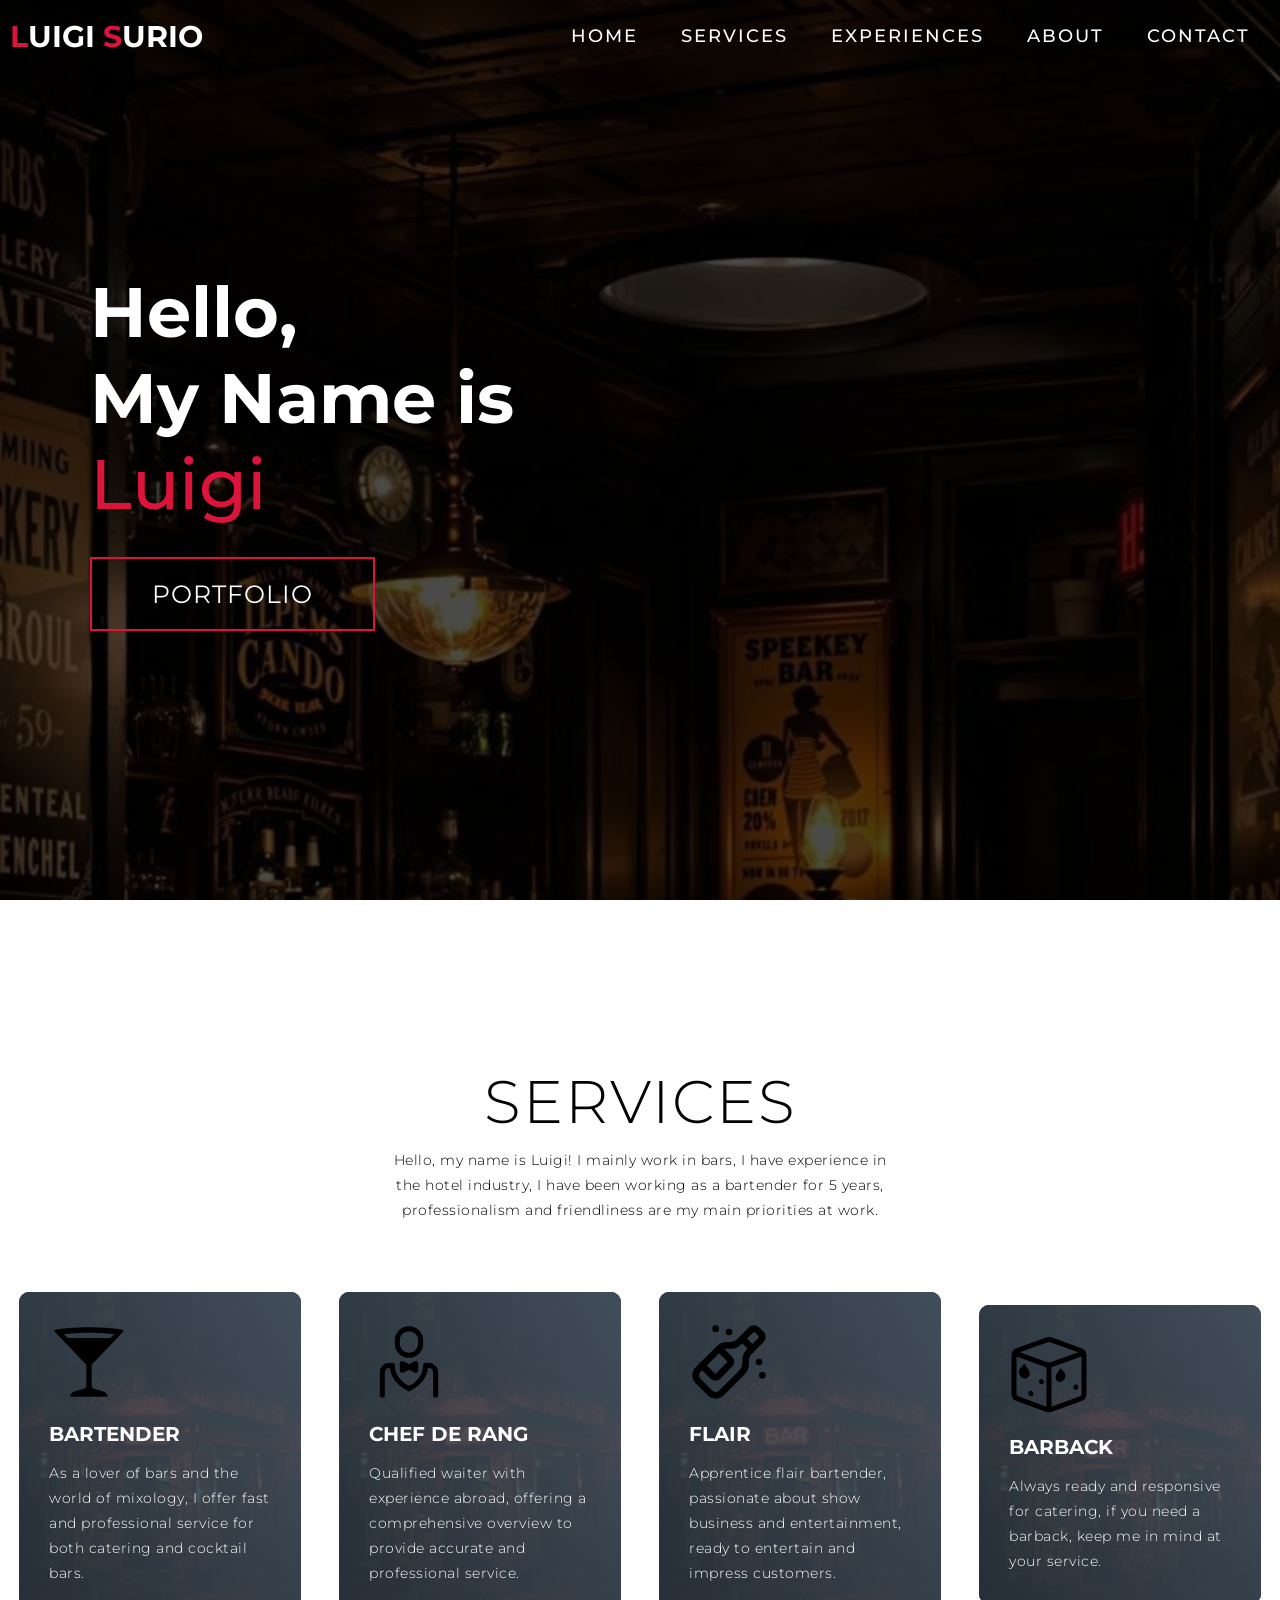
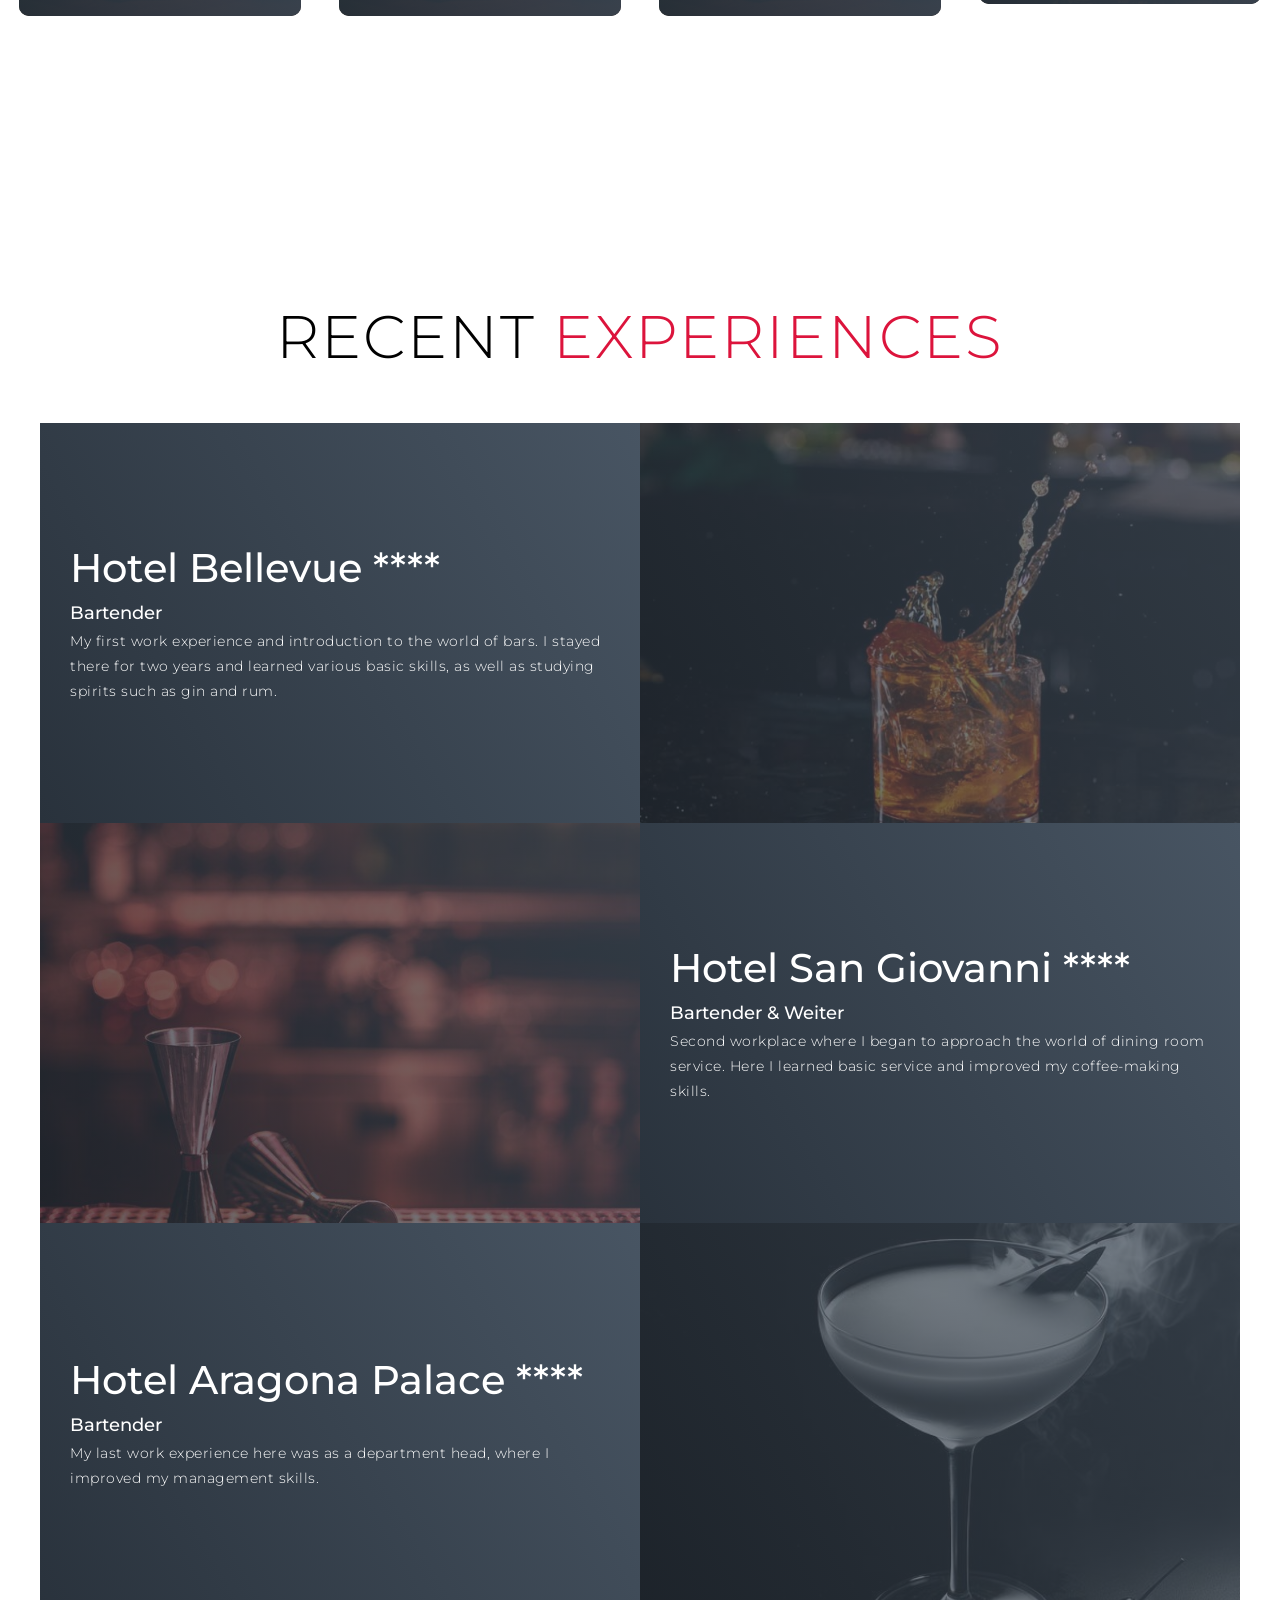
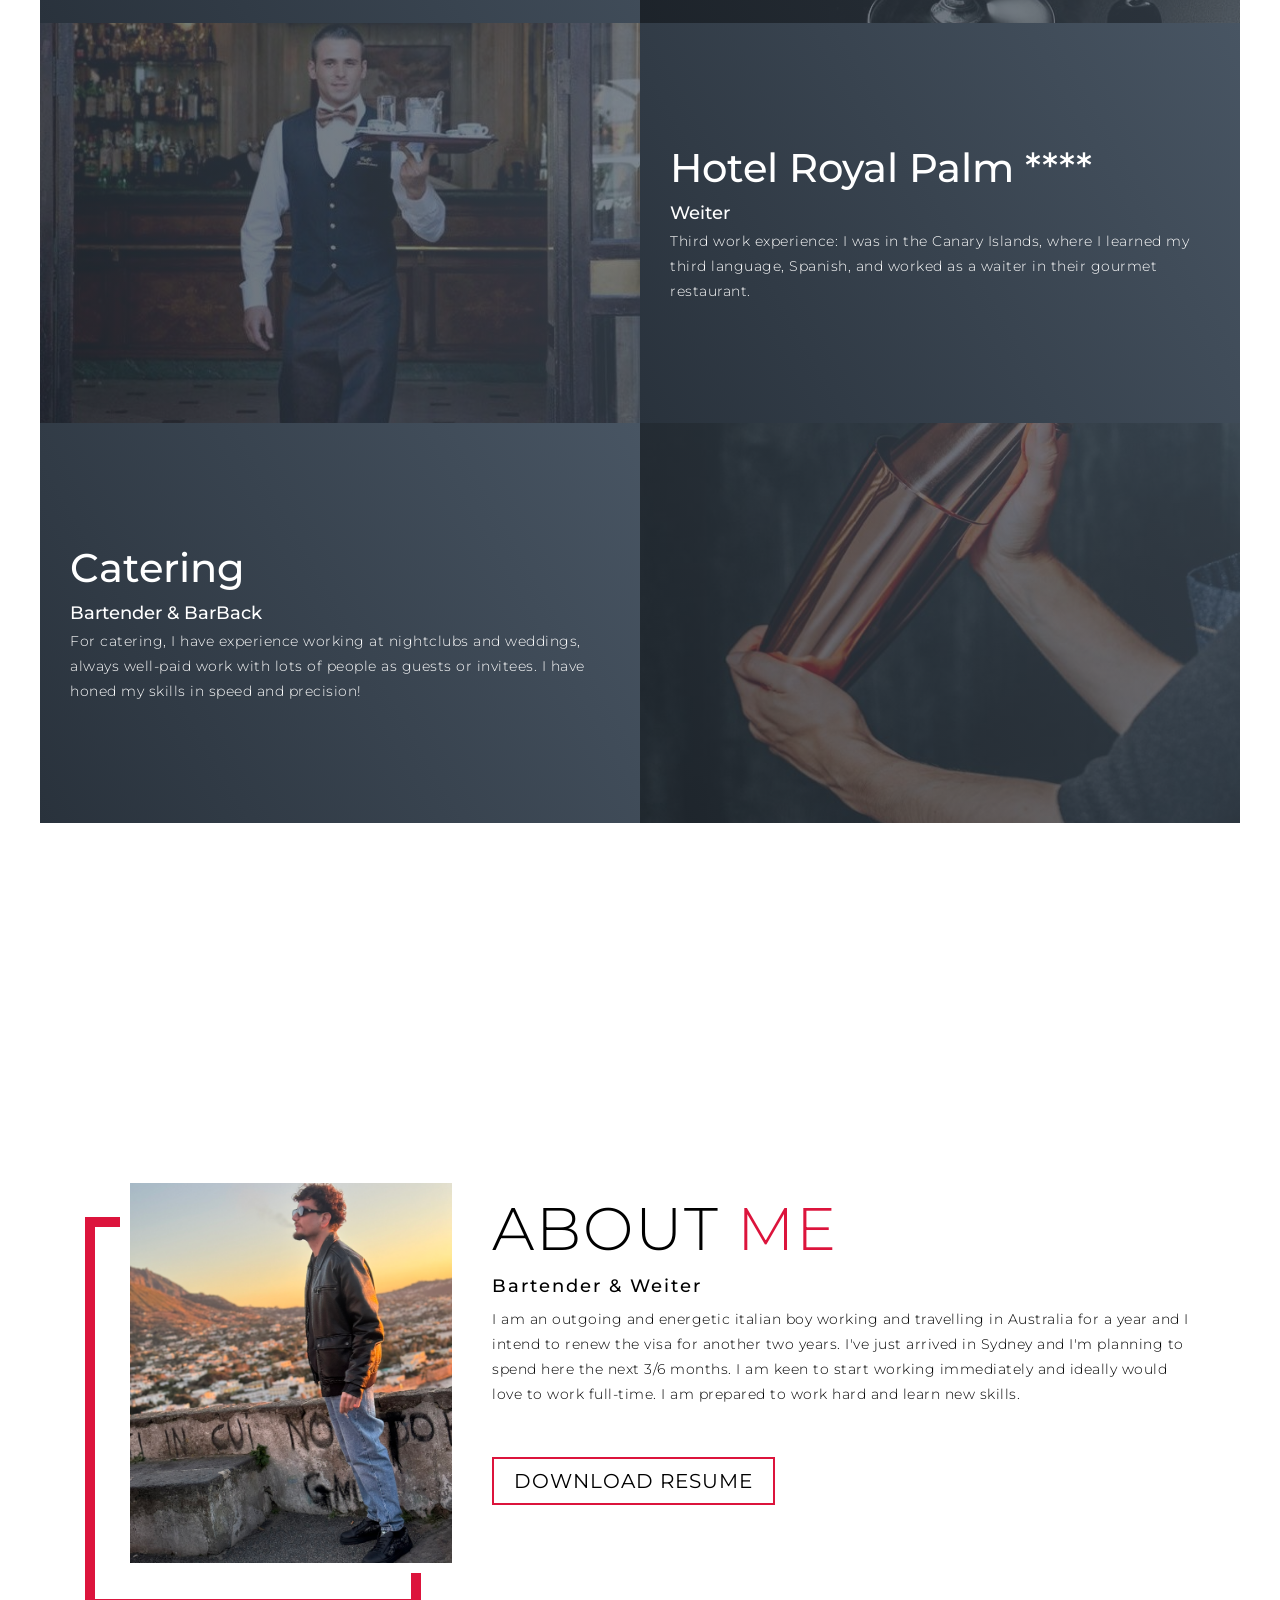
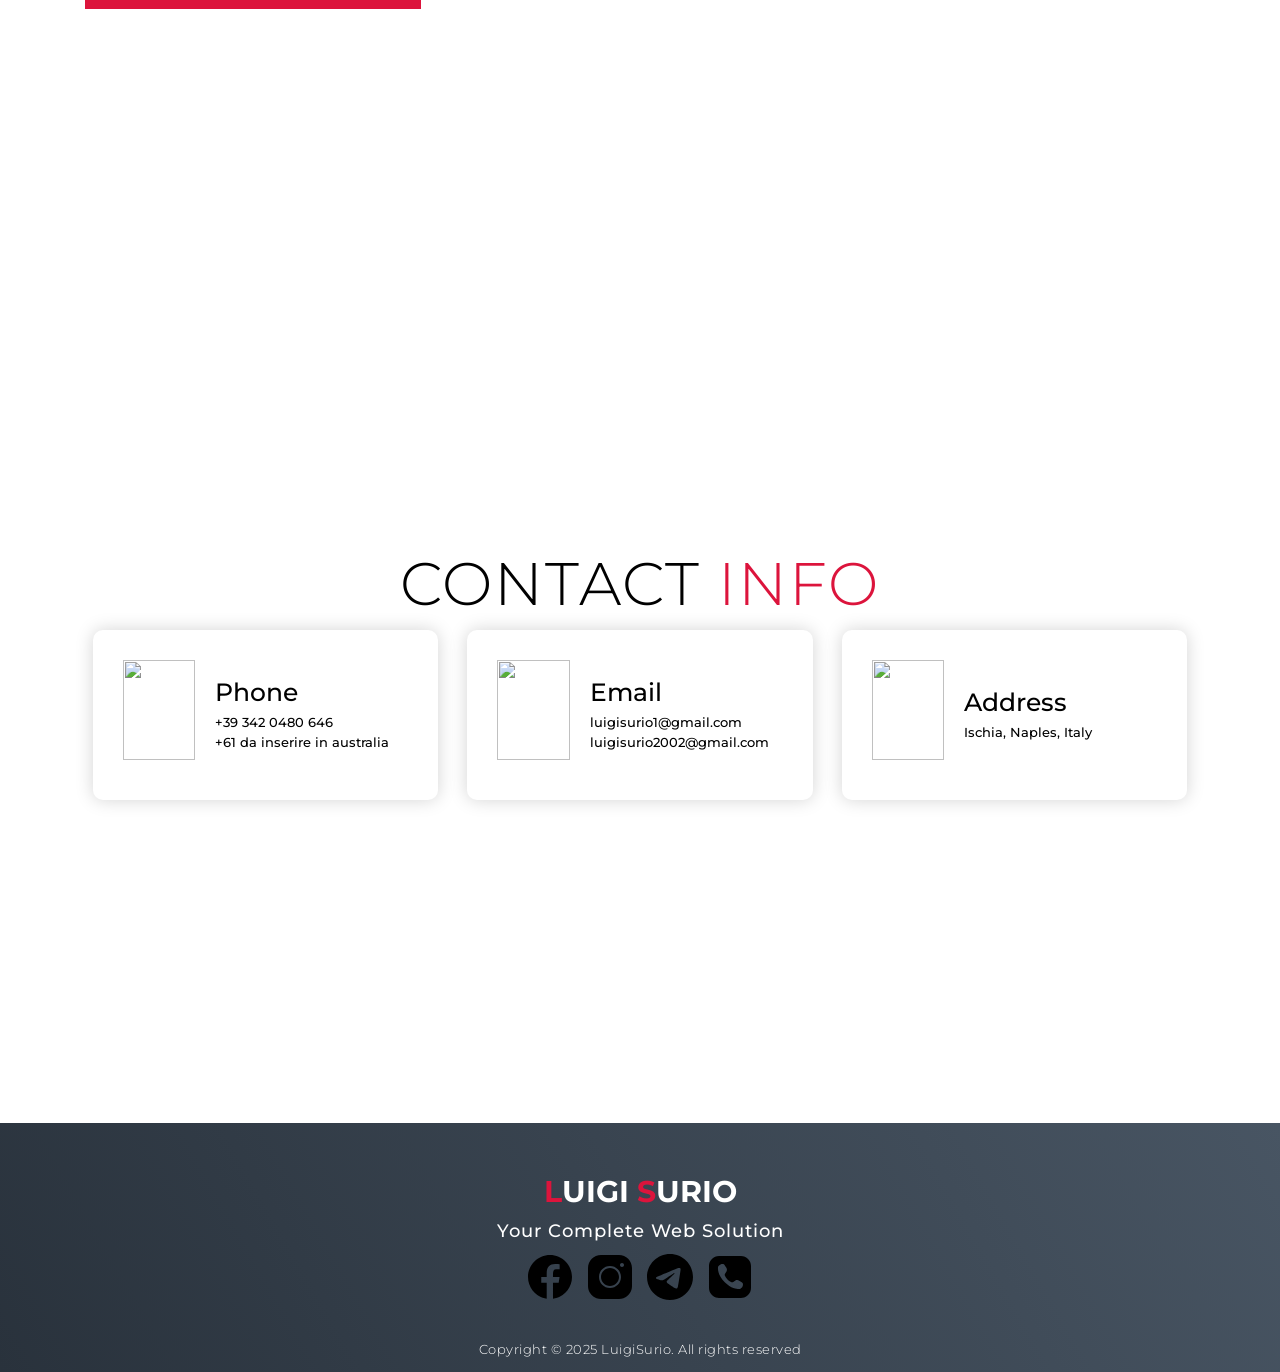
==== portfolio/index.html @ d0ce05cf "Add files via upload" ====
<!DOCTYPE html>
<html lang="en">

<head>
  <meta charset="UTF-8">
  <meta name="viewport" content="width=device-width, initial-scale=1.0">
  <link rel="stylesheet" href="style.css">
  <title>My Website</title>
</head>

<body>
  <!-- Header -->
  <section id="header">
    <div class="header container">
      <div class="nav-bar">
        <div class="brand">
          <a href="#hero">
            <h1><span>L</span>uigi <span>S</span>urio</h1>
          </a>
        </div>
        <div class="nav-list">
          <div class="hamburger">
            <div class="bar"></div>
          </div>
          <ul>
            <li><a href="#hero" data-after="Home">Home</a></li>
            <li><a href="#services" data-after="Service">Services</a></li>
            <li><a href="#projects" data-after="Experiences">Experiences</a></li>
            <li><a href="#about" data-after="About">About</a></li>
            <li><a href="#contact" data-after="Contact">Contact</a></li>
          </ul>
        </div>
      </div>
    </div>
  </section>
  <!-- End Header -->


  <!-- Hero Section  -->
  <section id="hero">
    <div class="hero container">
      <div>
        <h1>Hello, <span></span></h1>
        <h1>My Name is <span></span></h1>
        <h1>Luigi <span></span></h1>
        <a href="#projects" type="button" class="cta">Portfolio</a>
      </div>
    </div>
  </section>
  <!-- End Hero Section  -->

  <!-- Service Section -->
  <section id="services">
    <div class="services container">
      <div class="service-top">
        <h1 class="section-title">Services</h1>
        <p>Hello, my name is Luigi! I mainly work in bars, I have experience in the hotel industry, I have been working as a bartender for 5 years, professionalism and friendliness are my main priorities at work.
      </div>
      <div class="service-bottom">
        <div class="service-item">
          <div class="icon"><img src="./img/bar.svg" /></div>
          <h2>Bartender</h2>
          <p>As a lover of bars and the world of mixology, I offer fast and professional service for both catering and cocktail bars.</p>
        </div>
        <div class="service-item">
          <div class="icon"><img src="./img/waiter.svg" /></div>
          <h2>Chef De Rang</h2>
          <p>Qualified waiter with experience abroad, offering a comprehensive overview to provide accurate and professional service.</p>
        </div>
        <div class="service-item">
          <div class="icon"><img src="./img/bottle-champagne.svg" /></div>
          <h2>Flair</h2>
          <p>Apprentice flair bartender, passionate about show business and entertainment, ready to entertain and impress customers.</p>
        </div>
        <div class="service-item">
          <div class="icon"><img src="./img/ice.svg" /></div>
          <h2>BarBack</h2>
          <p>Always ready and responsive for catering, if you need a barback, keep me in mind at your service.</p>
        </div>
      </div>
    </div>
  </section>
  <!-- End Service Section -->

  <!-- Projects Section -->
  <section id="projects">
    <div class="projects container">
      <div class="projects-header">
        <h1 class="section-title">Recent <span>Experiences</span></h1>
      </div>
      <div class="all-projects">
        <div class="project-item">
          <div class="project-info">
            <h1>Hotel Bellevue ****</h1>
            <h2>Bartender</h2>
            <p>My first work experience and introduction to the world of bars. I stayed there for two years and learned various basic skills, as well as studying spirits such as gin and rum.</p>
          </div>
          <div class="project-img">
            <img src="./img/bar.jpg" alt="img">
          </div>
        </div>
        <div class="project-item">
          <div class="project-info">
            <h1>Hotel San Giovanni ****</h1>
            <h2>Bartender & Weiter</h2>
            <p>Second workplace where I began to approach the world of dining room service. Here I learned basic service and improved my coffee-making skills.</p>
          </div>
          <div class="project-img">
            <img src="./img/jigger.jpg" alt="img">
          </div>
        </div>
        <div class="project-item">
          <div class="project-info">
            <h1>Hotel Aragona Palace ****</h1>
            <h2>Bartender</h2>
            <p>My last work experience here was as a department head, where I improved my management skills.</p>
          </div>
          <div class="project-img">
            <img src="./img/barback.jpg" alt="img">
          </div>
        </div>
        <div class="project-item">
          <div class="project-info">
            <h1>Hotel Royal Palm ****</h1>
            <h2>Weiter</h2>
            <p>Third work experience: I was in the Canary Islands, where I learned my third language, Spanish, and worked as a waiter in their gourmet restaurant.</p>
          </div>
          <div class="project-img">
            <img src="./img/cameriere.jpg" alt="img">
          </div>
        </div>
        <div class="project-item">
          <div class="project-info">
            <h1>Catering</h1>
            <h2>Bartender & BarBack</h2>
            <p>For catering, I have experience working at nightclubs and weddings, always well-paid work with lots of people as guests or invitees. I have honed my skills in speed and precision!</p>
          </div>
          <div class="project-img">
            <img src="./img/flair.jpg" alt="img">
          </div>
        </div>
      </div>
    </div>
  </section>
  <!-- End Projects Section -->

  <!-- About Section -->
  <section id="about">
    <div class="about container">
      <div class="col-left">
        <div class="about-img">
          <img src="./img/io.jpeg" alt="img">
        </div>
      </div>
      <div class="col-right">
        <h1 class="section-title">About <span>me</span></h1>
        <h2>Bartender & Weiter</h2>
        <p>I am an outgoing and energetic italian boy working and travelling in Australia for a year and I intend to renew the visa for another two years. 
          I've just arrived in Sydney and I'm planning to spend here the next 3/6 months. I am keen to start working immediately and ideally would love to work full-time.
           I am prepared to work hard and learn new skills. </p>
        <a href="./img/Resume Australiano.docx" class="cta">Download Resume</a>
      </div>
    </div>
  </section>
  <!-- End About Section -->

  <!-- Contact Section -->
  <section id="contact">
    <div class="contact container">
      <div>
        <h1 class="section-title">Contact <span>info</span></h1>
      </div>
      <div class="contact-items">
        <div class="contact-item">
          <div class="icon"><img src="https://img.icons8.com/bubbles/100/000000/phone.png" /></div>
          <div class="contact-info">
            <h1>Phone</h1>
            <h2>+39 342 0480 646</h2>
            <h2>+61 da inserire in australia</h2>
          </div>
        </div>
        <div class="contact-item">
          <div class="icon"><img src="https://img.icons8.com/bubbles/100/000000/new-post.png" /></div>
          <div class="contact-info">
            <h1>Email</h1>
            <h2>luigisurio1@gmail.com</h2>
            <h2>luigisurio2002@gmail.com</h2>
          </div>
        </div>
        <div class="contact-item">
          <div class="icon"><img src="https://img.icons8.com/bubbles/100/000000/map-marker.png" /></div>
          <div class="contact-info">
            <h1>Address</h1>
            <h2>Ischia, Naples, Italy</h2>
          </div>
        </div>
      </div>
    </div>
  </section>
  <!-- End Contact Section -->

  <!-- Footer -->
  <section id="footer">
    <div class="footer container">
      <div class="brand">
        <h1><span>L</span>uigi <span>S</span>urio</h1>
      </div>
      <h2>Your Complete Web Solution</h2>
      <div class="social-icon">
        <div class="social-item">
          <a href="https://www.facebook.com/profile.php?id=100068721854082"><img src="./img/icons8-facebook.svg" /></a>
        </div>
        <div class="social-item">
          <a href="https://www.instagram.com/luigisurio_/"><img src="./img/icons8-instagram.svg" /></a>
        </div>
        <div class="social-item">
          <a href="https://t.me/+Lm1MUjapHvdmYWE0"><img src="./img/icons8-telegram.svg" /></a>
        </div>
        <div class="social-item">
          <a href="#contact"><img src="./img/icons8-phone.svg" /></a>
        </div>
      </div>
      <p>Copyright © 2025 LuigiSurio. All rights reserved</p>
    </div>
  </section>
  <!-- End Footer -->
  <script src="./app.js"></script>
</body>

</html>
---- portfolio/style.css ----
@import 'https://fonts.googleapis.com/css?family=Montserrat:300, 400, 700&display=swap';
* {
	padding: 0;
	margin: 0;
	box-sizing: border-box;
}
html {
	font-size: 10px;
	font-family: 'Montserrat', sans-serif;
	scroll-behavior: smooth;
}
a {
	text-decoration: none;
}
.container {
	min-height: 100vh;
	width: 100%;
	display: flex;
	align-items: center;
	justify-content: center;
}
img {
	height: 100%;
	width: 100%;
	object-fit: cover;
}
p {
	color: black;
	font-size: 1.4rem;
	margin-top: 5px;
	line-height: 2.5rem;
	font-weight: 300;
	letter-spacing: 0.05rem;
}
.section-title {
	font-size: 4rem;
	font-weight: 300;
	color: black;
	margin-bottom: 10px;
	text-transform: uppercase;
	letter-spacing: 0.2rem;
	text-align: center;
}
.section-title span {
	color: crimson;
}

.cta {
	display: inline-block;
	padding: 10px 30px;
	color: white;
	background-color: transparent;
	border: 2px solid crimson;
	font-size: 2rem;
	text-transform: uppercase;
	letter-spacing: 0.1rem;
	margin-top: 30px;
	transition: 0.3s ease;
	transition-property: background-color, color;
}
.cta:hover {
	color: white;
	background-color: crimson;
}
.brand h1 {
	font-size: 3rem;
	text-transform: uppercase;
	color: white;
}
.brand h1 span {
	color: crimson;
}

/* Header section */
#header {
	position: fixed;
	z-index: 1000;
	left: 0;
	top: 0;
	width: 100vw;
	height: auto;
}
#header .header {
	min-height: 8vh;
	background-color: rgba(31, 30, 30, 0.24);
	transition: 0.3s ease background-color;
}
#header .nav-bar {
	display: flex;
	align-items: center;
	justify-content: space-between;
	width: 100%;
	height: 100%;
	max-width: 1300px;
	padding: 0 10px;
}
#header .nav-list ul {
	list-style: none;
	position: absolute;
	background-color: rgb(31, 30, 30);
	width: 100vw;
	height: 100vh;
	left: 100%;
	top: 0;
	display: flex;
	flex-direction: column;
	justify-content: center;
	align-items: center;
	z-index: 1;
	overflow-x: hidden;
	transition: 0.5s ease left;
}
#header .nav-list ul.active {
	left: 0%;
}
#header .nav-list ul a {
	font-size: 2.5rem;
	font-weight: 500;
	letter-spacing: 0.2rem;
	text-decoration: none;
	color: white;
	text-transform: uppercase;
	padding: 20px;
	display: block;
}
#header .nav-list ul a::after {
	content: attr(data-after);
	position: absolute;
	top: 50%;
	left: 50%;
	transform: translate(-50%, -50%) scale(0);
	color: rgba(240, 248, 255, 0.021);
	font-size: 13rem;
	letter-spacing: 50px;
	z-index: -1;
	transition: 0.3s ease letter-spacing;
}
#header .nav-list ul li:hover a::after {
	transform: translate(-50%, -50%) scale(1);
	letter-spacing: initial;
}
#header .nav-list ul li:hover a {
	color: crimson;
}
#header .hamburger {
	height: 60px;
	width: 60px;
	display: inline-block;
	border: 3px solid white;
	border-radius: 50%;
	position: relative;
	display: flex;
	align-items: center;
	justify-content: center;
	z-index: 100;
	cursor: pointer;
	transform: scale(0.8);
	margin-right: 20px;
}
#header .hamburger:after {
	position: absolute;
	content: '';
	height: 100%;
	width: 100%;
	border-radius: 50%;
	border: 3px solid white;
	animation: hamburger_puls 1s ease infinite;
}
#header .hamburger .bar {
	height: 2px;
	width: 30px;
	position: relative;
	background-color: white;
	z-index: -1;
}
#header .hamburger .bar::after,
#header .hamburger .bar::before {
	content: '';
	position: absolute;
	height: 100%;
	width: 100%;
	left: 0;
	background-color: white;
	transition: 0.3s ease;
	transition-property: top, bottom;
}
#header .hamburger .bar::after {
	top: 8px;
}
#header .hamburger .bar::before {
	bottom: 8px;
}
#header .hamburger.active .bar::before {
	bottom: 0;
}
#header .hamburger.active .bar::after {
	top: 0;
}
/* End Header section */

/* Hero Section */
#hero {
	background-image: url(./img/bar1.jpg);
	background-size: cover;
	background-position: top center;
	position: relative;
	z-index: 1;
}
#hero::after {
	content: '';
	position: absolute;
	left: 0;
	top: 0;
	height: 100%;
	width: 100%;
	background-color: black;
	opacity: 0.7;
	z-index: -1;
}
#hero .hero {
	max-width: 1200px;
	margin: 0 auto;
	padding: 0 50px;
	justify-content: flex-start;
}
#hero h1 {
	display: block;
	width: fit-content;
	font-size: 4rem;
	position: relative;
	color: transparent;
	animation: text_reveal 0.5s ease forwards;
	animation-delay: 1s;
}
#hero h1:nth-child(1) {
	animation-delay: 1s;
}
#hero h1:nth-child(2) {
	animation-delay: 2s;
}
#hero h1:nth-child(3) {
	animation: text_reveal_name 0.5s ease forwards;
	animation-delay: 3s;
}
#hero h1 span {
	position: absolute;
	top: 0;
	left: 0;
	height: 100%;
	width: 0;
	background-color: crimson;
	animation: text_reveal_box 1s ease;
	animation-delay: 0.5s;
}
#hero h1:nth-child(1) span {
	animation-delay: 0.5s;
}
#hero h1:nth-child(2) span {
	animation-delay: 1.5s;
}
#hero h1:nth-child(3) span {
	animation-delay: 2.5s;
}

/* End Hero Section */

/* Services Section */
#services .services {
	flex-direction: column;
	text-align: center;
	max-width: 1500px;
	margin: 0 auto;
	padding: 100px 0;
}
#services .service-top {
	max-width: 500px;
	margin: 0 auto;
}
#services .service-bottom {
	display: flex;
	align-items: center;
	justify-content: center;
	flex-wrap: wrap;
	margin-top: 50px;
}
#services .service-item {
	flex-basis: 80%;
	display: flex;
	align-items: flex-start;
	justify-content: center;
	flex-direction: column;
	padding: 30px;
	border-radius: 10px;
	background-image: url(./img/bar3.jpg);
	background-size: cover;
	margin: 10px 5%;
	position: relative;
	z-index: 1;
	overflow: hidden;
}
#services .service-item::after {
	content: '';
	position: absolute;
	left: 0;
	top: 0;
	height: 100%;
	width: 100%;
	background-image: linear-gradient(60deg, #29323c 0%, #485563 100%);
	opacity: 0.9;
	z-index: -1;
}
#services .service-bottom .icon {
	height: 80px;
	width: 80px;
	margin-bottom: 20px;
}
#services .service-item h2 {
	font-size: 2rem;
	color: white;
	margin-bottom: 10px;
	text-transform: uppercase;
}
#services .service-item p {
	color: white;
	text-align: left;
}
/* End Services Section */

/* Projects section */
#projects .projects {
	flex-direction: column;
	max-width: 1200px;
	margin: 0 auto;
	padding: 100px 0;
}
#projects .projects-header h1 {
	margin-bottom: 50px;
}
#projects .all-projects {
	display: flex;
	align-items: center;
	justify-content: center;
	flex-direction: column;
}
#projects .project-item {
	display: flex;
	align-items: center;
	justify-content: center;
	flex-direction: column;
	width: 80%;
	margin: 20px auto;
	overflow: hidden;
	border-radius: 10px;
}
#projects .project-info {
	padding: 30px;
	flex-basis: 50%;
	height: 100%;
	display: flex;
	align-items: flex-start;
	justify-content: center;
	flex-direction: column;
	background-image: linear-gradient(60deg, #29323c 0%, #485563 100%);
	color: white;
}
#projects .project-info h1 {
	font-size: 4rem;
	font-weight: 500;
}
#projects .project-info h2 {
	font-size: 1.8rem;
	font-weight: 500;
	margin-top: 10px;
}
#projects .project-info p {
	color: white;
}
#projects .project-img {
	flex-basis: 50%;
	height: 300px;
	overflow: hidden;
	position: relative;
}
#projects .project-img:after {
	content: '';
	position: absolute;
	left: 0;
	top: 0;
	height: 100%;
	width: 100%;
	background-image: linear-gradient(60deg, #29323c 0%, #485563 100%);
	opacity: 0.7;
}
#projects .project-img img {
	transition: 0.3s ease transform;
}
#projects .project-item:hover .project-img img {
	transform: scale(1.1);
}
/* End Projects section */

/* About Section */
#about .about {
	flex-direction: column-reverse;
	text-align: center;
	max-width: 1200px;
	margin: 0 auto;
	padding: 100px 20px;
}
#about .col-left {
	width: 250px;
	height: 360px;
}
#about .col-right {
	width: 100%;
}
#about .col-right h2 {
	font-size: 1.8rem;
	font-weight: 500;
	letter-spacing: 0.2rem;
	margin-bottom: 10px;
}
#about .col-right p {
	margin-bottom: 20px;
}
#about .col-right .cta {
	color: black;
	margin-bottom: 50px;
	padding: 10px 20px;
	font-size: 2rem;
}
#about .col-left .about-img {
	height: 100%;
	width: 100%;
	position: relative;
	border: 10px solid white;
}
#about .col-left .about-img::after {
	content: '';
	position: absolute;
	left: -33px;
	top: 19px;
	height: 98%;
	width: 98%;
	border: 7px solid crimson;
	z-index: -1;
}
/* End About Section */

/* contact Section */
#contact .contact {
	flex-direction: column;
	max-width: 1200px;
	margin: 0 auto;
	width: 90%;
}
#contact .contact-items {
	/* max-width: 400px; */
	width: 100%;
}
#contact .contact-item {
	width: 80%;
	padding: 20px;
	text-align: center;
	border-radius: 10px;
	padding: 30px;
	margin: 30px;
	display: flex;
	justify-content: center;
	align-items: center;
	flex-direction: column;
	box-shadow: 0px 0px 18px 0 #0000002c;
	transition: 0.3s ease box-shadow;
}
#contact .contact-item:hover {
	box-shadow: 0px 0px 5px 0 #0000002c;
}
#contact .icon {
	width: 70px;
	margin: 0 auto;
	margin-bottom: 10px;
}
#contact .contact-info h1 {
	font-size: 2.5rem;
	font-weight: 500;
	margin-bottom: 5px;
}
#contact .contact-info h2 {
	font-size: 1.3rem;
	line-height: 2rem;
	font-weight: 500;
}
/*End contact Section */

/* Footer */
#footer {
	background-image: linear-gradient(60deg, #29323c 0%, #485563 100%);
}
#footer .footer {
	min-height: 200px;
	flex-direction: column;
	padding-top: 50px;
	padding-bottom: 10px;
}
#footer h2 {
	color: white;
	font-weight: 500;
	font-size: 1.8rem;
	letter-spacing: 0.1rem;
	margin-top: 10px;
	margin-bottom: 10px;
}
#footer .social-icon {
	display: flex;
	margin-bottom: 30px;
}
#footer .social-item {
	height: 50px;
	width: 50px;
	margin: 0 5px;
}
#footer .social-item img {
	filter: grayscale(1);
	transition: 0.3s ease filter;
}
#footer .social-item:hover img {
	filter: grayscale(0);
}
#footer p {
	color: white;
	font-size: 1.3rem;
}
/* End Footer */

/* Keyframes */
@keyframes hamburger_puls {
	0% {
		opacity: 1;
		transform: scale(1);
	}
	100% {
		opacity: 0;
		transform: scale(1.4);
	}
}
@keyframes text_reveal_box {
	50% {
		width: 100%;
		left: 0;
	}
	100% {
		width: 0;
		left: 100%;
	}
}
@keyframes text_reveal {
	100% {
		color: white;
	}
}
@keyframes text_reveal_name {
	100% {
		color: crimson;
		font-weight: 500;
	}
}
/* End Keyframes */

/* Media Query For Tablet */
@media only screen and (min-width: 768px) {
	.cta {
		font-size: 2.5rem;
		padding: 20px 60px;
	}
	h1.section-title {
		font-size: 6rem;
	}

	/* Hero */
	#hero h1 {
		font-size: 7rem;
	}
	/* End Hero */

	/* Services Section */
	#services .service-bottom .service-item {
		flex-basis: 45%;
		margin: 2.5%;
	}
	/* End Services Section */

	/* Project */
	#projects .project-item {
		flex-direction: row;
	}
	#projects .project-item:nth-child(even) {
		flex-direction: row-reverse;
	}
	#projects .project-item {
		height: 400px;
		margin: 0;
		width: 100%;
		border-radius: 0;
	}
	#projects .all-projects .project-info {
		height: 100%;
	}
	#projects .all-projects .project-img {
		height: 100%;
	}
	/* End Project */

	/* About */
	#about .about {
		flex-direction: row;
	}
	#about .col-left {
		width: 600px;
		height: 400px;
		padding-left: 60px;
	}
	#about .about .col-left .about-img::after {
		left: -45px;
		top: 34px;
		height: 98%;
		width: 98%;
		border: 10px solid crimson;
	}
	#about .col-right {
		text-align: left;
		padding: 30px;
	}
	#about .col-right h1 {
		text-align: left;
	}
	/* End About */

	/* contact  */
	#contact .contact {
		flex-direction: column;
		padding: 100px 0;
		align-items: center;
		justify-content: center;
		min-width: 20vh;
	}
	#contact .contact-items {
		width: 100%;
		display: flex;
		flex-direction: row;
		justify-content: space-evenly;
		margin: 0;
	}
	#contact .contact-item {
		width: 30%;
		margin: 0;
		flex-direction: row;
	}
	#contact .contact-item .icon {
		height: 100px;
		width: 100px;
	}
	#contact .contact-item .icon img {
		object-fit: contain;
	}
	#contact .contact-item .contact-info {
		width: 100%;
		text-align: left;
		padding-left: 20px;
	}
	/* End contact  */
}
/* End Media Query For Tablet */

/* Media Query For Desktop */
@media only screen and (min-width: 1200px) {
	/* header */
	#header .hamburger {
		display: none;
	}
	#header .nav-list ul {
		position: initial;
		display: block;
		height: auto;
		width: fit-content;
		background-color: transparent;
	}
	#header .nav-list ul li {
		display: inline-block;
	}
	#header .nav-list ul li a {
		font-size: 1.8rem;
	}
	#header .nav-list ul a:after {
		display: none;
	}
	/* End header */

	#services .service-bottom .service-item {
		flex-basis: 22%;
		margin: 1.5%;
	}
}
/* End  Media Query For Desktop */
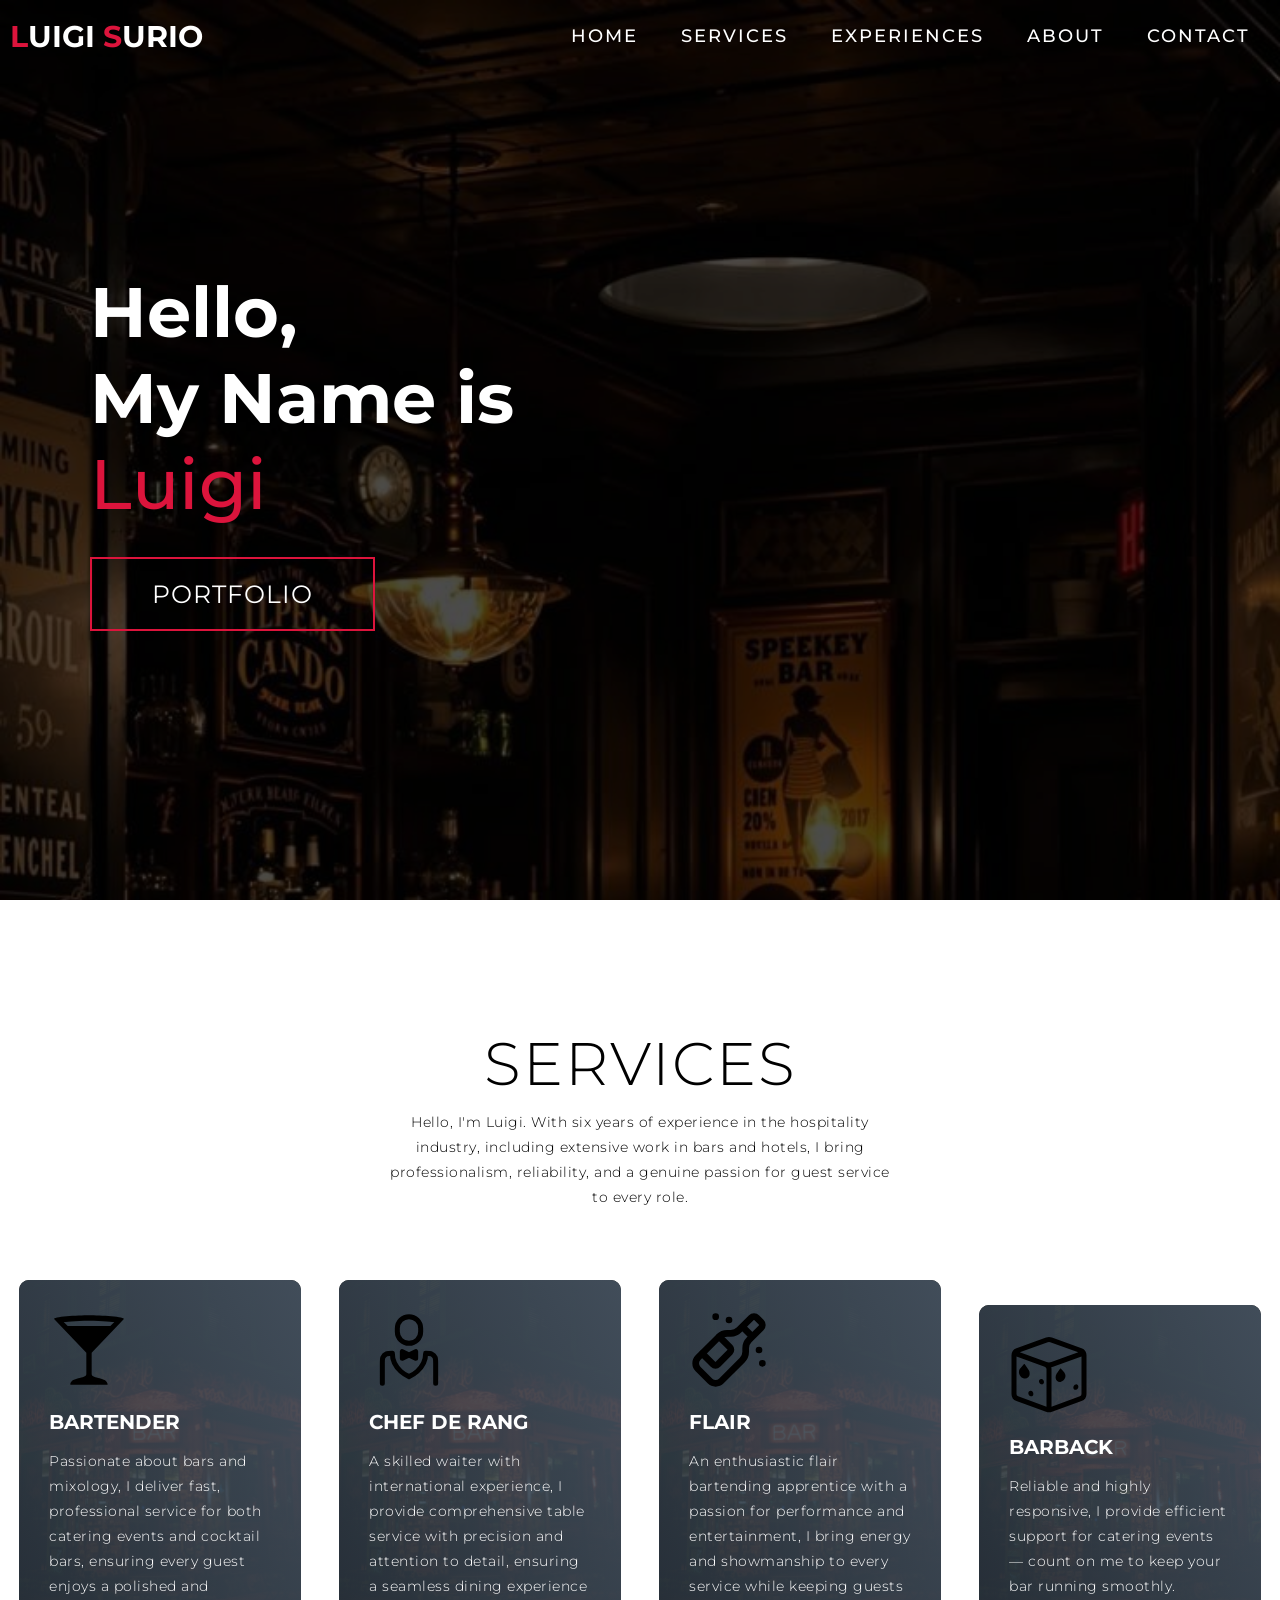
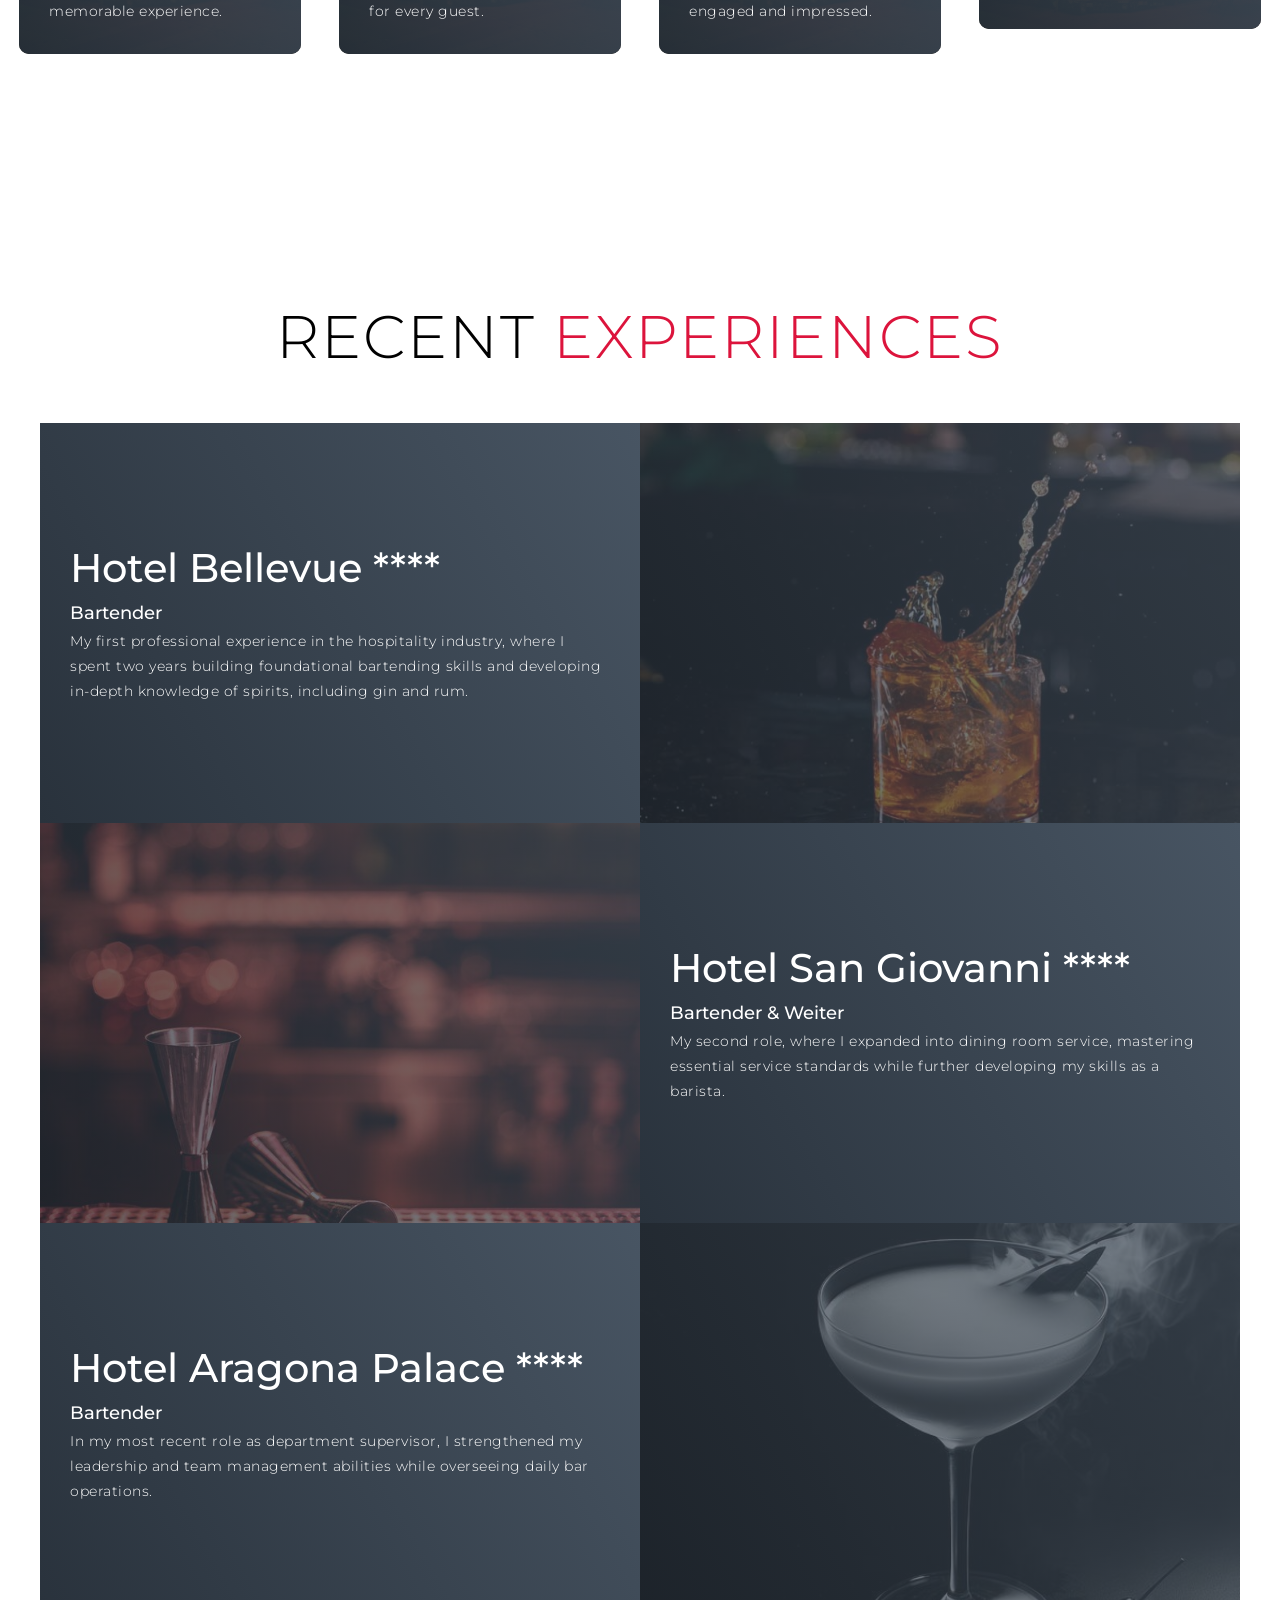
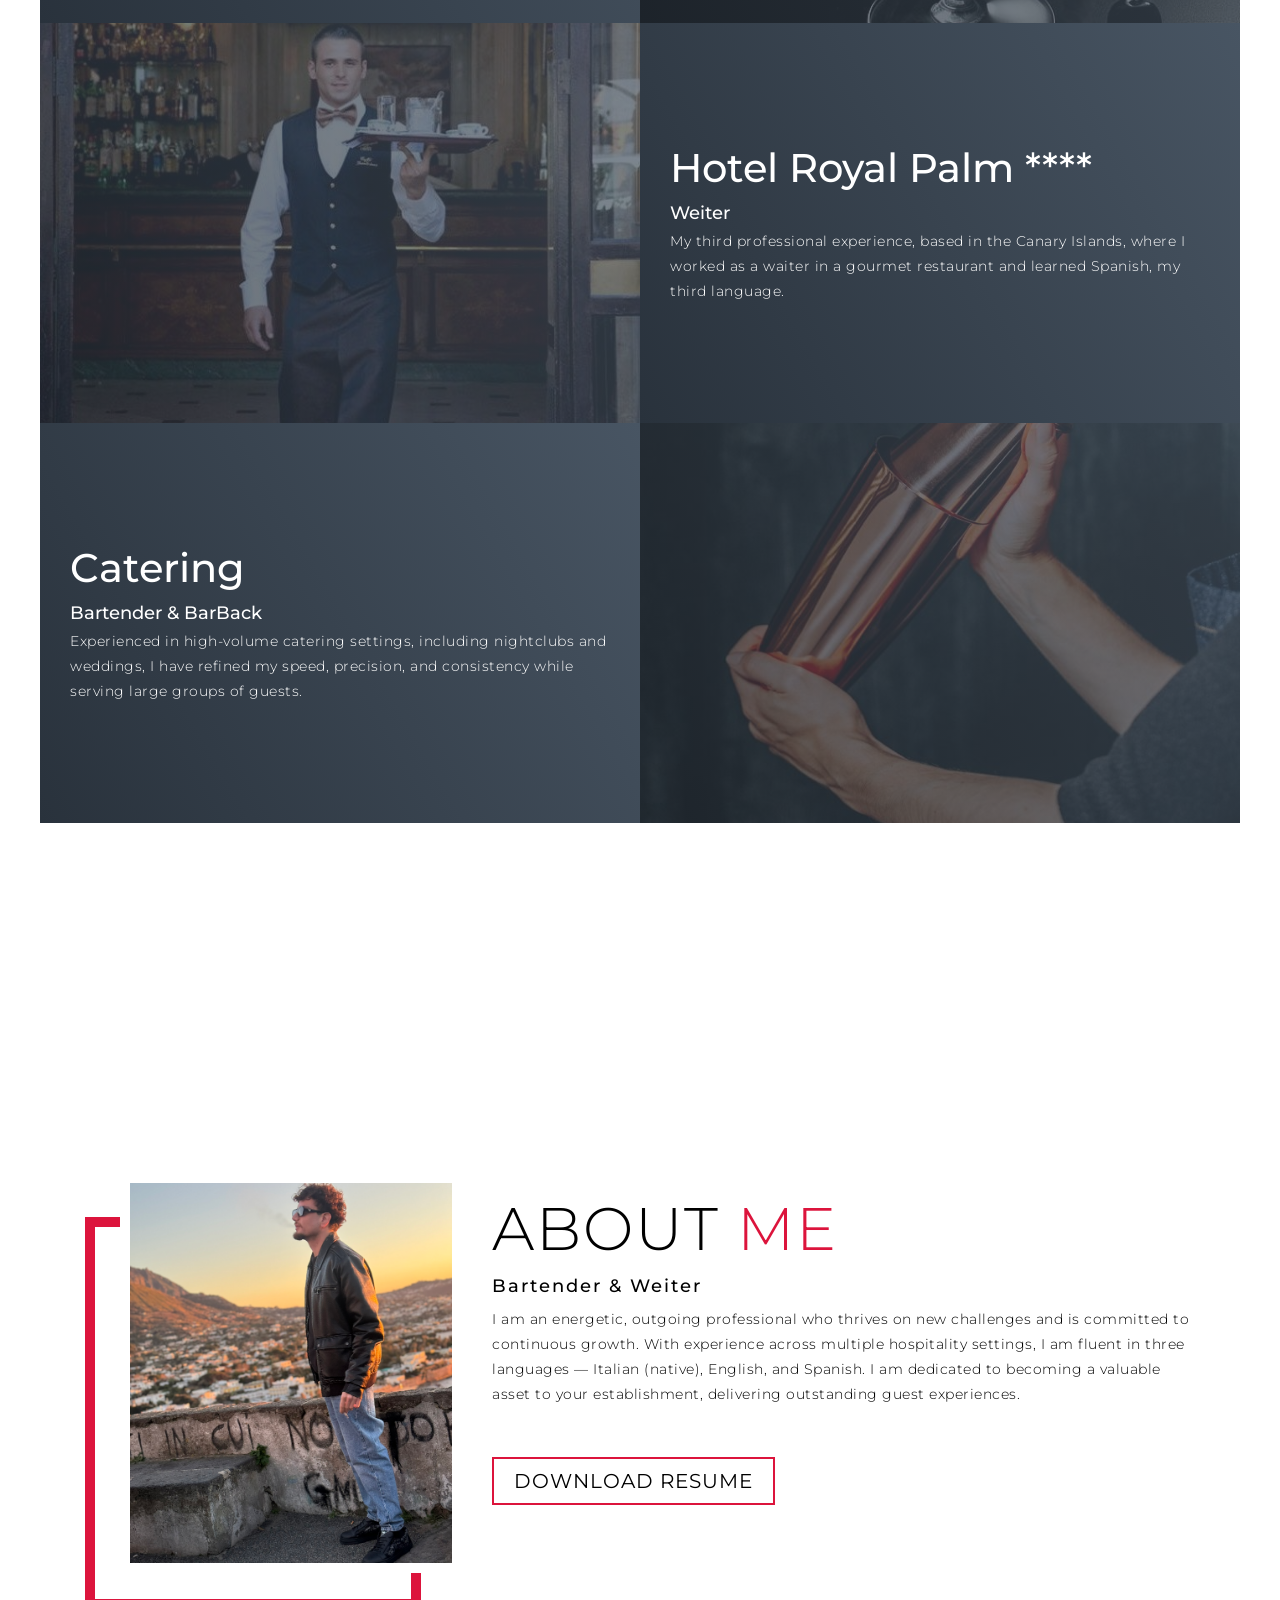
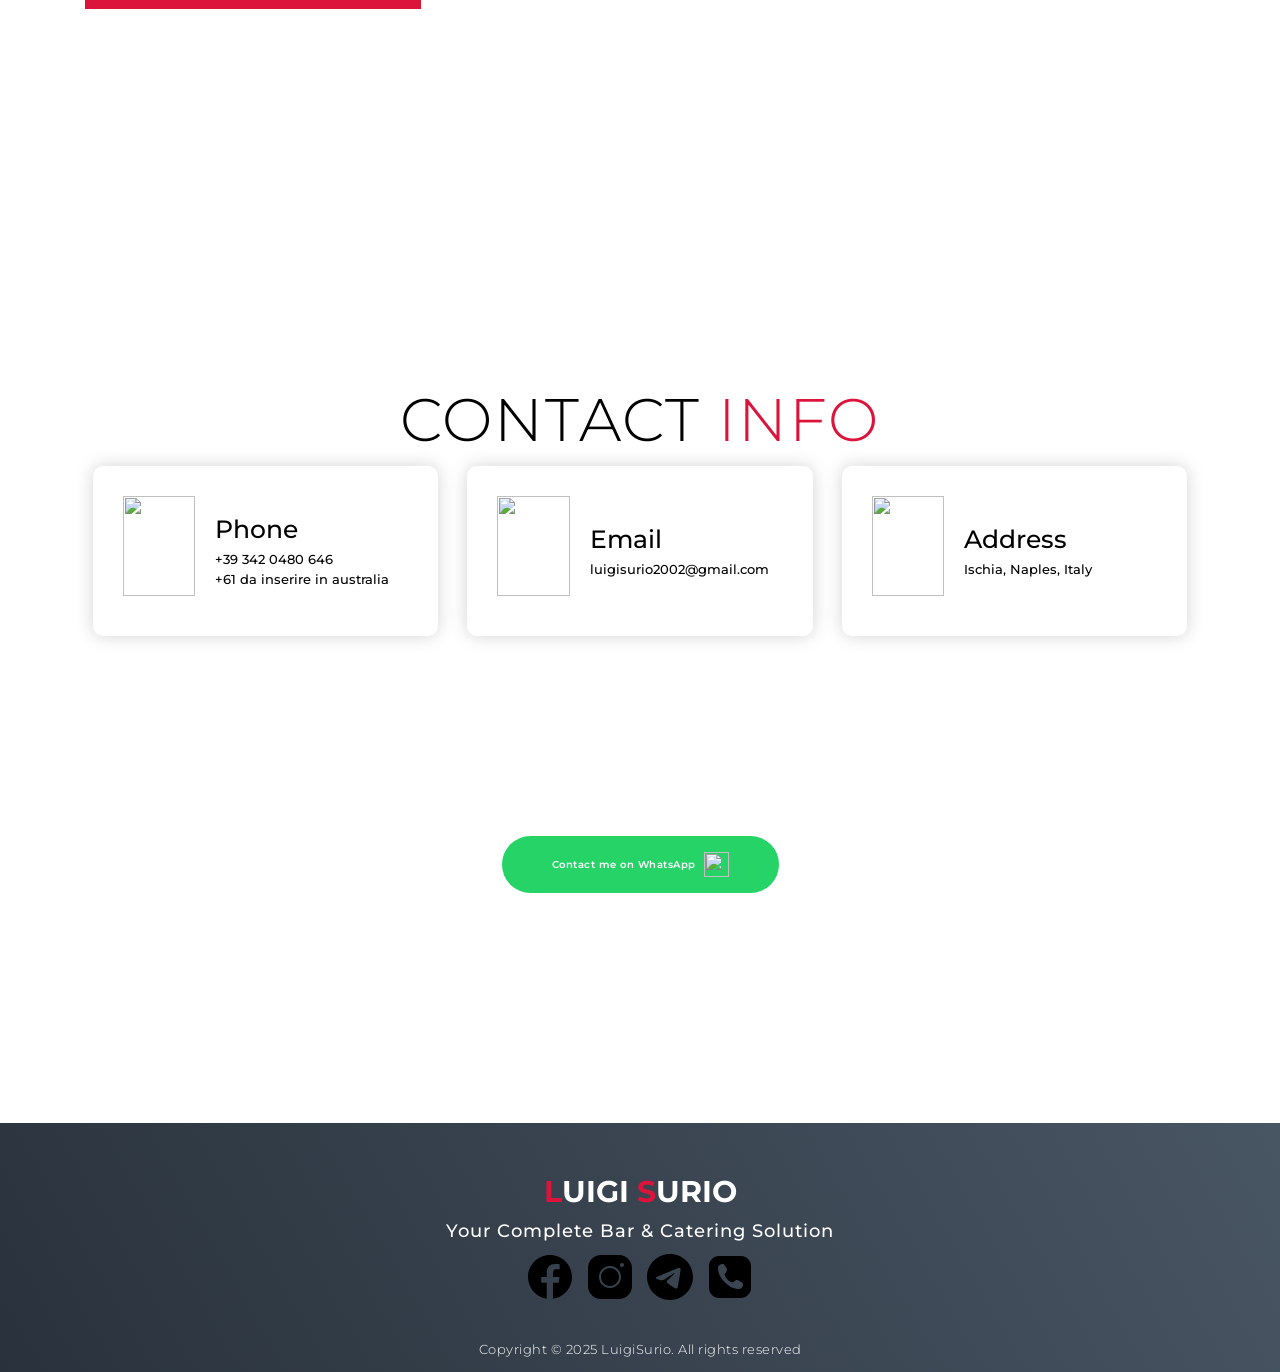
==== commit 3e274f13: "Aggiunto bottone WhatsApp nella sezione contatti" ====
--- a/portfolio/index.html
+++ b/portfolio/index.html
@@ -4,7 +4,7 @@
 <head>
   <meta charset="UTF-8">
   <meta name="viewport" content="width=device-width, initial-scale=1.0">
-  <link rel="stylesheet" href="style.css">
+  <link rel="stylesheet" href="/portfolio/style.css">
   <title>My Website</title>
 </head>
 
@@ -54,28 +54,34 @@
     <div class="services container">
       <div class="service-top">
         <h1 class="section-title">Services</h1>
-        <p>Hello, my name is Luigi! I mainly work in bars, I have experience in the hotel industry, I have been working as a bartender for 5 years, professionalism and friendliness are my main priorities at work.
+        <p>Hello, I'm Luigi. With six years of experience in the hospitality industry, including extensive work in bars
+          and hotels, I bring professionalism, reliability, and a genuine passion for guest service to every role.
+        </p>
       </div>
       <div class="service-bottom">
         <div class="service-item">
           <div class="icon"><img src="./img/bar.svg" /></div>
           <h2>Bartender</h2>
-          <p>As a lover of bars and the world of mixology, I offer fast and professional service for both catering and cocktail bars.</p>
+          <p>Passionate about bars and mixology, I deliver fast, professional service for both catering events and
+            cocktail bars, ensuring every guest enjoys a polished and memorable experience.</p>
         </div>
         <div class="service-item">
           <div class="icon"><img src="./img/waiter.svg" /></div>
           <h2>Chef De Rang</h2>
-          <p>Qualified waiter with experience abroad, offering a comprehensive overview to provide accurate and professional service.</p>
+          <p>A skilled waiter with international experience, I provide comprehensive table service with precision and
+            attention to detail, ensuring a seamless dining experience for every guest.</p>
         </div>
         <div class="service-item">
           <div class="icon"><img src="./img/bottle-champagne.svg" /></div>
           <h2>Flair</h2>
-          <p>Apprentice flair bartender, passionate about show business and entertainment, ready to entertain and impress customers.</p>
+          <p>An enthusiastic flair bartending apprentice with a passion for performance and entertainment, I bring
+            energy and showmanship to every service while keeping guests engaged and impressed.</p>
         </div>
         <div class="service-item">
           <div class="icon"><img src="./img/ice.svg" /></div>
           <h2>BarBack</h2>
-          <p>Always ready and responsive for catering, if you need a barback, keep me in mind at your service.</p>
+          <p>Reliable and highly responsive, I provide efficient support for catering events — count on me to keep your
+            bar running smoothly.</p>
         </div>
       </div>
     </div>
@@ -93,7 +99,8 @@
           <div class="project-info">
             <h1>Hotel Bellevue ****</h1>
             <h2>Bartender</h2>
-            <p>My first work experience and introduction to the world of bars. I stayed there for two years and learned various basic skills, as well as studying spirits such as gin and rum.</p>
+            <p>My first professional experience in the hospitality industry, where I spent two years building
+              foundational bartending skills and developing in-depth knowledge of spirits, including gin and rum.</p>
           </div>
           <div class="project-img">
             <img src="./img/bar.jpg" alt="img">
@@ -103,7 +110,8 @@
           <div class="project-info">
             <h1>Hotel San Giovanni ****</h1>
             <h2>Bartender & Weiter</h2>
-            <p>Second workplace where I began to approach the world of dining room service. Here I learned basic service and improved my coffee-making skills.</p>
+            <p>My second role, where I expanded into dining room service, mastering essential service standards while
+              further developing my skills as a barista.</p>
           </div>
           <div class="project-img">
             <img src="./img/jigger.jpg" alt="img">
@@ -113,7 +121,8 @@
           <div class="project-info">
             <h1>Hotel Aragona Palace ****</h1>
             <h2>Bartender</h2>
-            <p>My last work experience here was as a department head, where I improved my management skills.</p>
+            <p>In my most recent role as department supervisor, I strengthened my leadership and team management
+              abilities while overseeing daily bar operations.</p>
           </div>
           <div class="project-img">
             <img src="./img/barback.jpg" alt="img">
@@ -123,7 +132,8 @@
           <div class="project-info">
             <h1>Hotel Royal Palm ****</h1>
             <h2>Weiter</h2>
-            <p>Third work experience: I was in the Canary Islands, where I learned my third language, Spanish, and worked as a waiter in their gourmet restaurant.</p>
+            <p>My third professional experience, based in the Canary Islands, where I worked as a waiter in a gourmet
+              restaurant and learned Spanish, my third language.</p>
           </div>
           <div class="project-img">
             <img src="./img/cameriere.jpg" alt="img">
@@ -133,7 +143,8 @@
           <div class="project-info">
             <h1>Catering</h1>
             <h2>Bartender & BarBack</h2>
-            <p>For catering, I have experience working at nightclubs and weddings, always well-paid work with lots of people as guests or invitees. I have honed my skills in speed and precision!</p>
+            <p>Experienced in high-volume catering settings, including nightclubs and weddings, I have refined my speed,
+              precision, and consistency while serving large groups of guests.</p>
           </div>
           <div class="project-img">
             <img src="./img/flair.jpg" alt="img">
@@ -155,10 +166,11 @@
       <div class="col-right">
         <h1 class="section-title">About <span>me</span></h1>
         <h2>Bartender & Weiter</h2>
-        <p>I am an outgoing and energetic italian boy working and travelling in Australia for a year and I intend to renew the visa for another two years. 
-          I've just arrived in Sydney and I'm planning to spend here the next 3/6 months. I am keen to start working immediately and ideally would love to work full-time.
-           I am prepared to work hard and learn new skills. </p>
-        <a href="./img/Resume Australiano.docx" class="cta">Download Resume</a>
+        <p>I am an energetic, outgoing professional who thrives on new challenges and is committed to continuous growth.
+          With experience across multiple hospitality settings, I am fluent in three languages — Italian (native),
+          English, and Spanish. I am dedicated to becoming a valuable asset to your establishment, delivering
+          outstanding guest experiences. </p>
+        <a href="/portfolio/img/Resume Australiano.docx" class="cta">Download Resume</a>
       </div>
     </div>
   </section>
@@ -183,7 +195,6 @@
           <div class="icon"><img src="https://img.icons8.com/bubbles/100/000000/new-post.png" /></div>
           <div class="contact-info">
             <h1>Email</h1>
-            <h2>luigisurio1@gmail.com</h2>
             <h2>luigisurio2002@gmail.com</h2>
           </div>
         </div>
@@ -195,6 +206,14 @@
           </div>
         </div>
       </div>
+
+      <div class="whatsapp-cta">
+        <a href="https://wa.me/393420480646?text=Ciao%20Luigi%2C%20ho%20visto%20il%20tuo%20portfolio%20e%20vorrei%20maggiori%20informazioni"
+          target="_blank" rel="noopener noreferrer" class="whatsapp-btn">
+          Contact me on WhatsApp
+          <img src="https://img.icons8.com/color/48/000000/whatsapp--v1.png" alt="" />
+        </a>
+      </div>
     </div>
   </section>
   <!-- End Contact Section -->
@@ -205,7 +224,7 @@
       <div class="brand">
         <h1><span>L</span>uigi <span>S</span>urio</h1>
       </div>
-      <h2>Your Complete Web Solution</h2>
+      <h2>Your Complete Bar & Catering Solution</h2>
       <div class="social-icon">
         <div class="social-item">
           <a href="https://www.facebook.com/profile.php?id=100068721854082"><img src="./img/icons8-facebook.svg" /></a>
@@ -224,7 +243,7 @@
     </div>
   </section>
   <!-- End Footer -->
-  <script src="./app.js"></script>
+  <script src="/portfolio/app.js"></script>
 </body>
 
 </html>
--- a/portfolio/style.css
+++ b/portfolio/style.css
@@ -490,7 +490,36 @@
 	line-height: 2rem;
 	font-weight: 500;
 }
+
 /*End contact Section */
+
+/* WhatsApp CTA */
+.whatsapp-cta {
+	width: 100%;
+	display: flex;
+	justify-content: center;
+	margin-top: 15rem;
+	margin-bottom: 3rem;
+}
+.whatsapp-btn {
+	display: inline-flex;
+	align-items: center;
+	gap: 0.8rem;
+	background-color: #25D366;
+	color: white;
+	padding: 3rem 4rem;
+	border-radius: 50px;
+	font-size: 1.5rem;
+	font-weight: 600;
+	letter-spacing: 0.05rem;
+	text-decoration: none;
+}
+.whatsapp-btn img {
+	width: 30px;
+	height: 30px;
+	object-fit: contain;
+}
+/* End WhatsApp CTA */
 
 /* Footer */
 #footer {
@@ -667,6 +696,20 @@
 		text-align: left;
 		padding-left: 20px;
 	}
+
+	.whatsapp-cta {
+		margin-top: 20rem;
+		margin-bottom: 7rem;
+	}
+	.whatsapp-btn {
+		gap: 0.8rem;
+		padding: 1.6rem 5rem;
+		font-size: 1rem;
+	}
+	.whatsapp-btn img {
+		width: 25px;
+		height: 25px;
+	}
 	/* End contact  */
 }
 /* End Media Query For Tablet */
@@ -701,3 +744,157 @@
 	}
 }
 /* End  Media Query For Desktop */
+
+/* ===========================
+   Smartphone (max 767px)
+=========================== */
+@media only screen and (max-width: 767px) {
+
+	/* Header */
+	#header .brand h1 {
+		font-size: 2.2rem;
+	}
+
+	#header .hamburger {
+		width: 55px;
+		height: 55px;
+		margin-right: 10px;
+	}
+
+	/* Hero */
+	#hero .hero {
+		padding: 0 20px;
+		text-align: center;
+		justify-content: center;
+	}
+
+	#hero h1 {
+		font-size: 3.8rem;
+	}
+
+	.cta {
+		font-size: 1.6rem;
+		padding: 12px 30px;
+	}
+
+	/* Titoli */
+	.section-title {
+		font-size: 3.2rem;
+	}
+
+	/* Services */
+	#services .services {
+		padding: 60px 20px;
+	}
+
+	#services .service-item {
+		flex-basis: 100%;
+		margin: 15px 0;
+		padding: 25px;
+	}
+
+	/* Projects */
+	#projects .projects {
+		padding: 60px 0;
+	}
+
+	#projects .project-item {
+		width: 95%;
+	}
+
+	#projects .project-info {
+		padding: 20px;
+	}
+
+	#projects .project-info h1 {
+		font-size: 3rem;
+	}
+
+	#projects .project-info h2 {
+		font-size: 1.8rem;
+	}
+
+	#projects .project-img {
+		height: 220px;
+	}
+
+	/* About */
+	#about .about {
+		padding: 60px 20px;
+	}
+
+	#about .col-left {
+		width: 220px;
+		height: 320px;
+	}
+
+	#about .col-right h2 {
+		font-size: 1.7rem;
+	}
+
+	/* Contact */
+	#contact .contact {
+		padding: 60px 0;
+	}
+
+	#contact .contact-items {
+		display: flex;
+		flex-direction: column;
+		align-items: center;
+	}
+
+	#contact .contact-item {
+		width: 95%;
+		margin: 15px 0;
+	}
+
+	#contact .contact-info h1 {
+		font-size: 2rem;
+	}
+
+	#contact .contact-info h2 {
+		font-size: 1.5rem;
+	}
+
+	/* WhatsApp */
+	.whatsapp-cta {
+		margin-top: 5rem;
+		margin-bottom: 3rem;
+	}
+
+	.whatsapp-btn {
+		display: flex;
+		flex-direction: column;
+		align-items: center;
+		justify-content: center;
+
+		width: 180px;
+		height: 170px;
+
+		padding: 15px;
+		border-radius: 20px;
+
+		font-size: 1.6rem;
+		text-align: center;
+		line-height: 1.4;
+		gap: 15px;
+		white-space: normal;
+	}
+
+	.whatsapp-btn img {
+		width: 42px;
+		height: 42px;
+	}
+
+	/* Footer */
+	#footer h2 {
+		font-size: 1.5rem;
+		text-align: center;
+		padding: 0 20px;
+	}
+
+	#footer .social-item {
+		width: 45px;
+		height: 45px;
+	}
+}
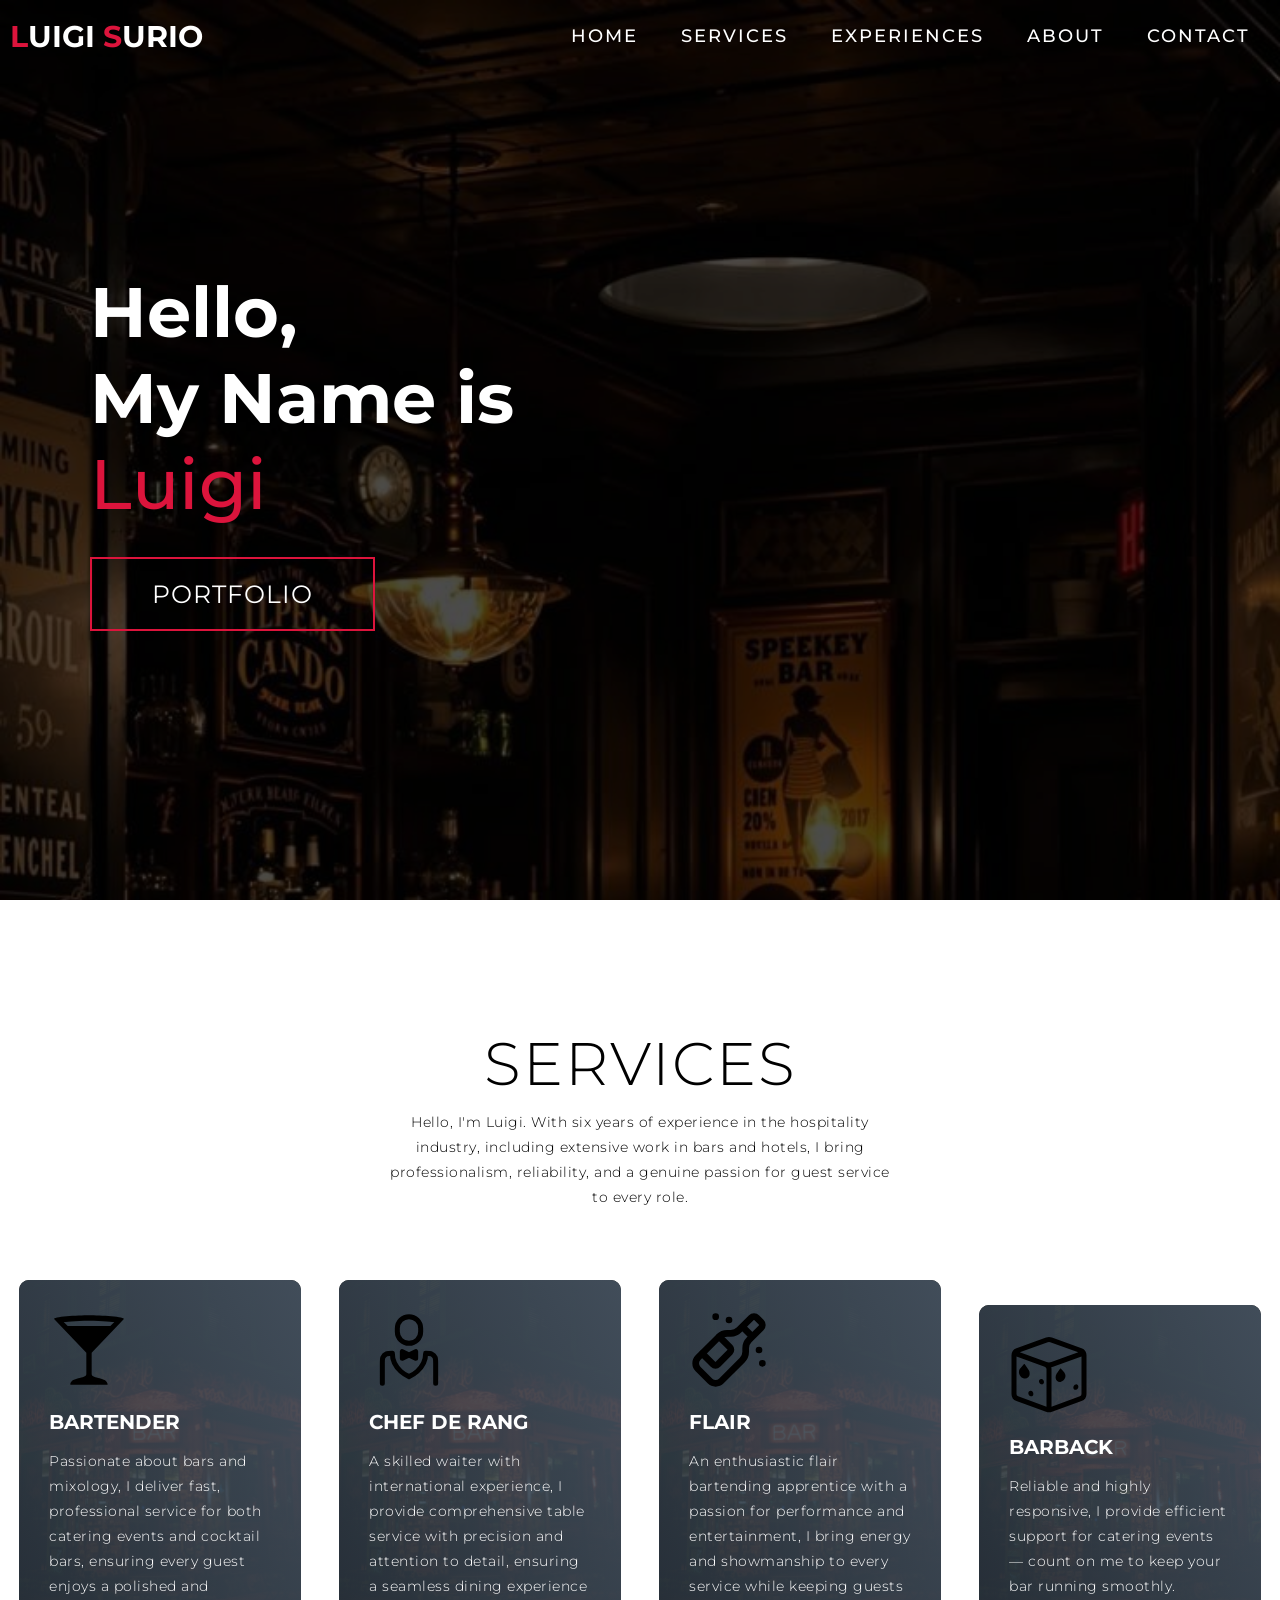
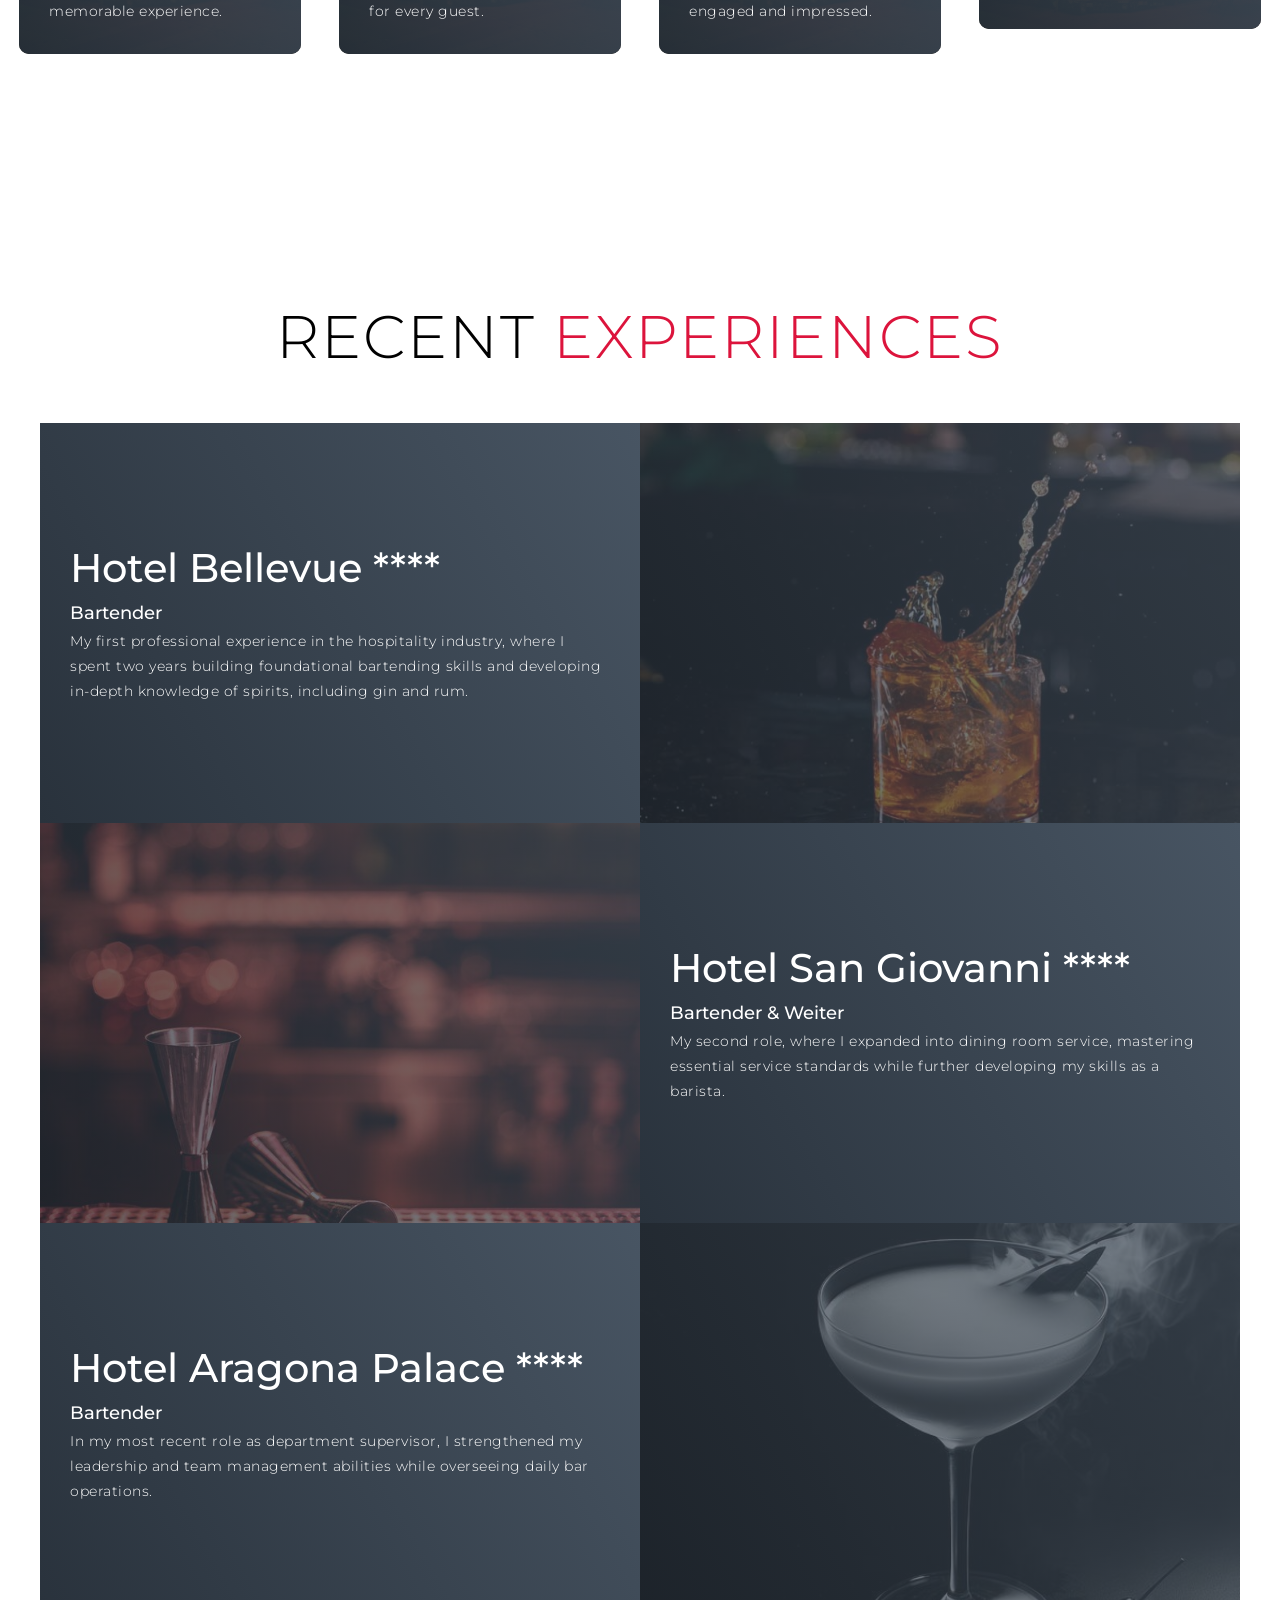
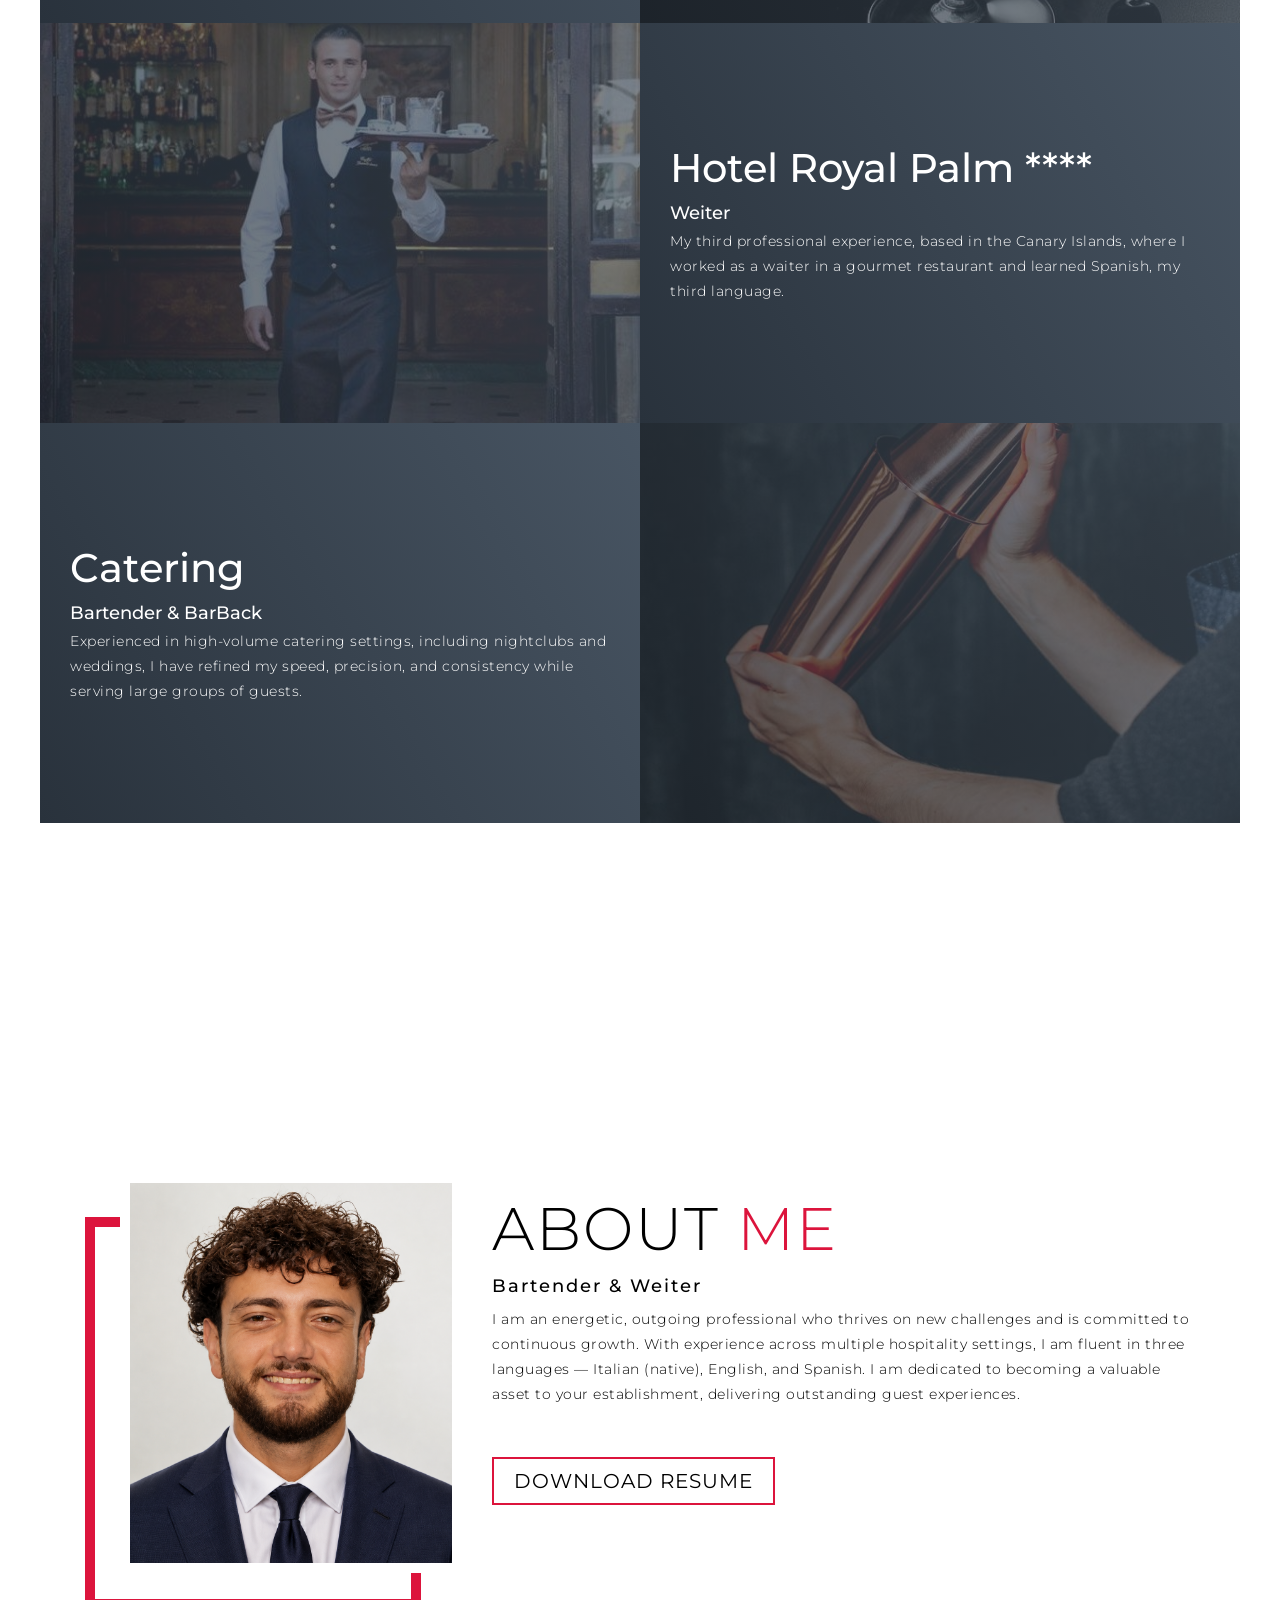
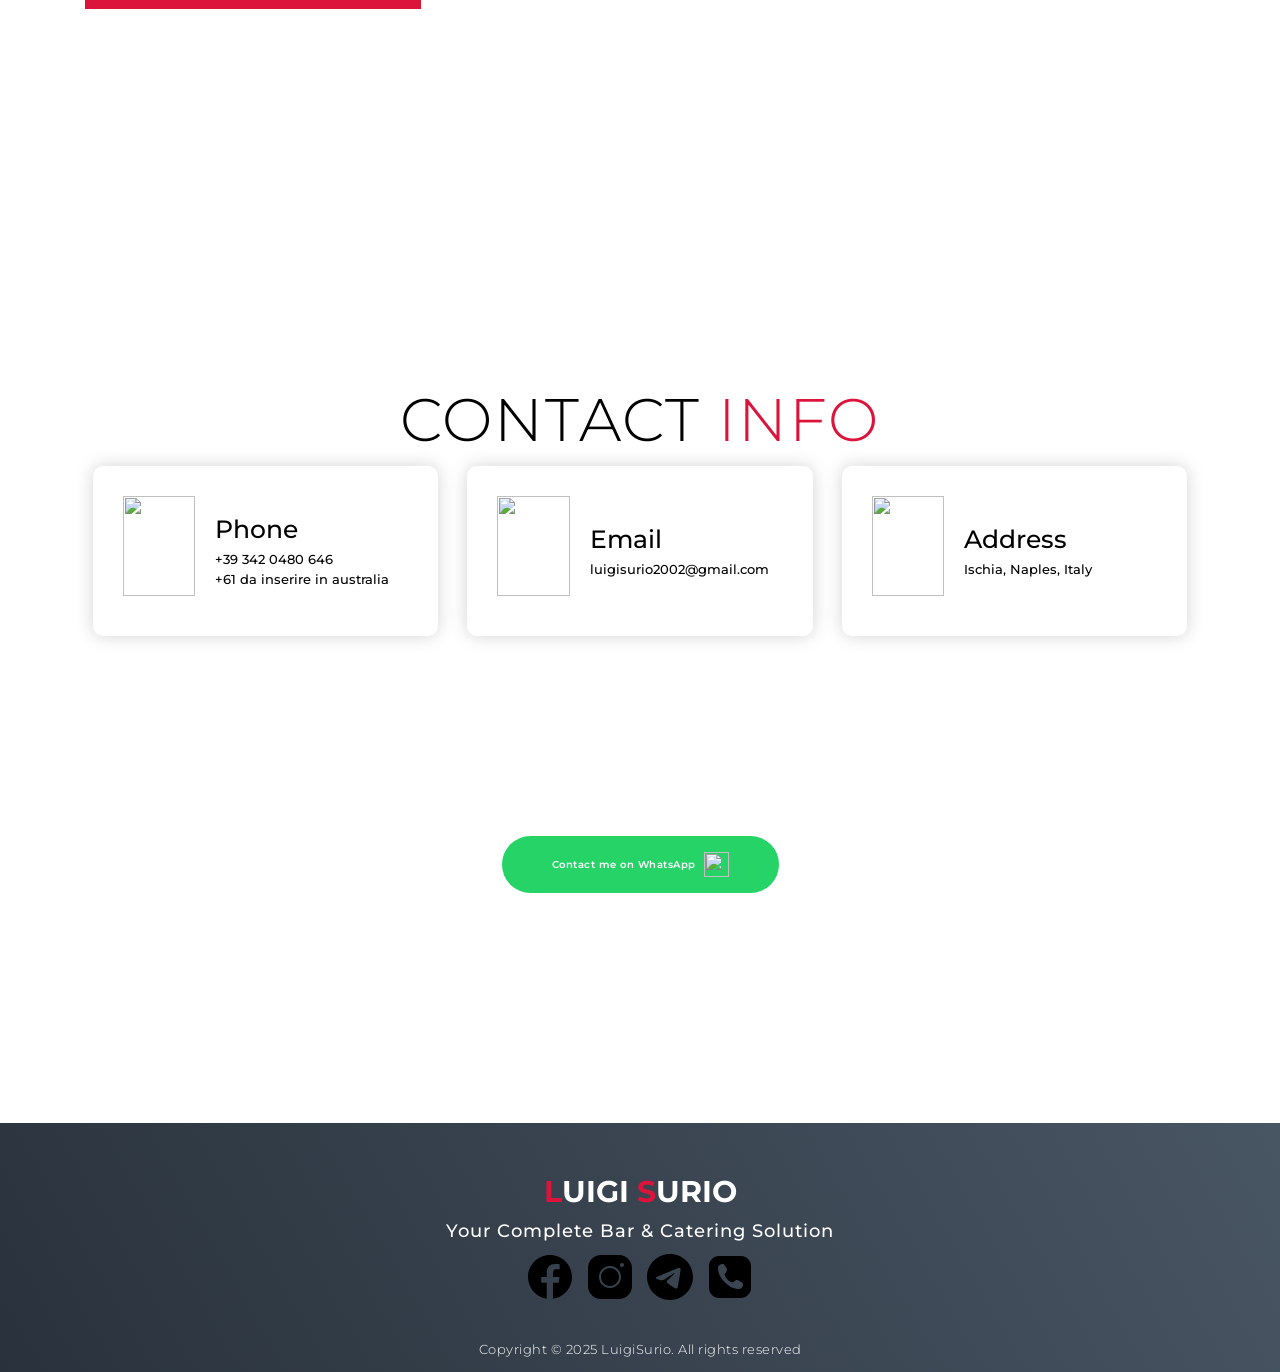
==== commit 31380c3b: "foto nuova" ====
--- a/portfolio/index.html
+++ b/portfolio/index.html
@@ -4,7 +4,7 @@
 <head>
   <meta charset="UTF-8">
   <meta name="viewport" content="width=device-width, initial-scale=1.0">
-  <link rel="stylesheet" href="/portfolio/style.css">
+  <link rel="stylesheet" href="style.css">
   <title>My Website</title>
 </head>
 
@@ -160,7 +160,7 @@
     <div class="about container">
       <div class="col-left">
         <div class="about-img">
-          <img src="./img/io.jpeg" alt="img">
+          <img src="./img/foto-luigi.png" alt="img">
         </div>
       </div>
       <div class="col-right">
@@ -243,7 +243,7 @@
     </div>
   </section>
   <!-- End Footer -->
-  <script src="/portfolio/app.js"></script>
+  <script src="app.js"></script>
 </body>
 
 </html>
